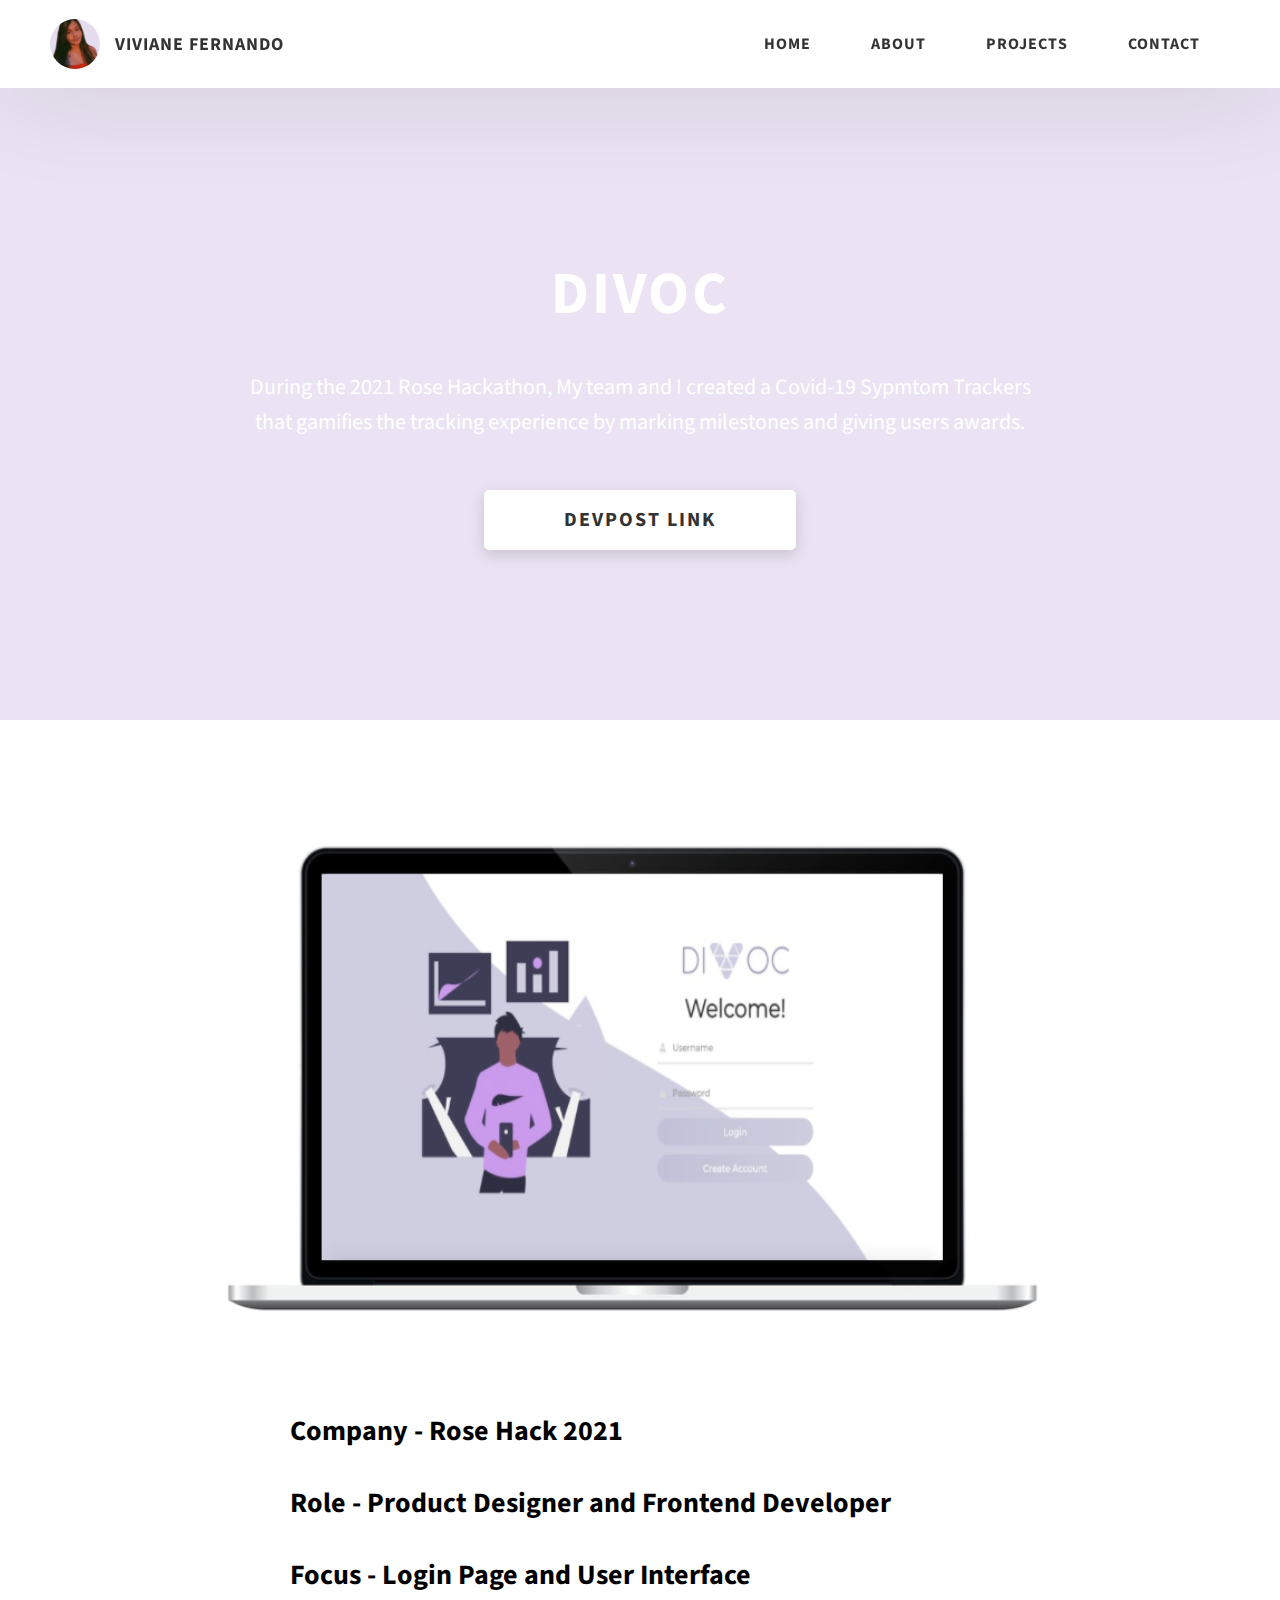
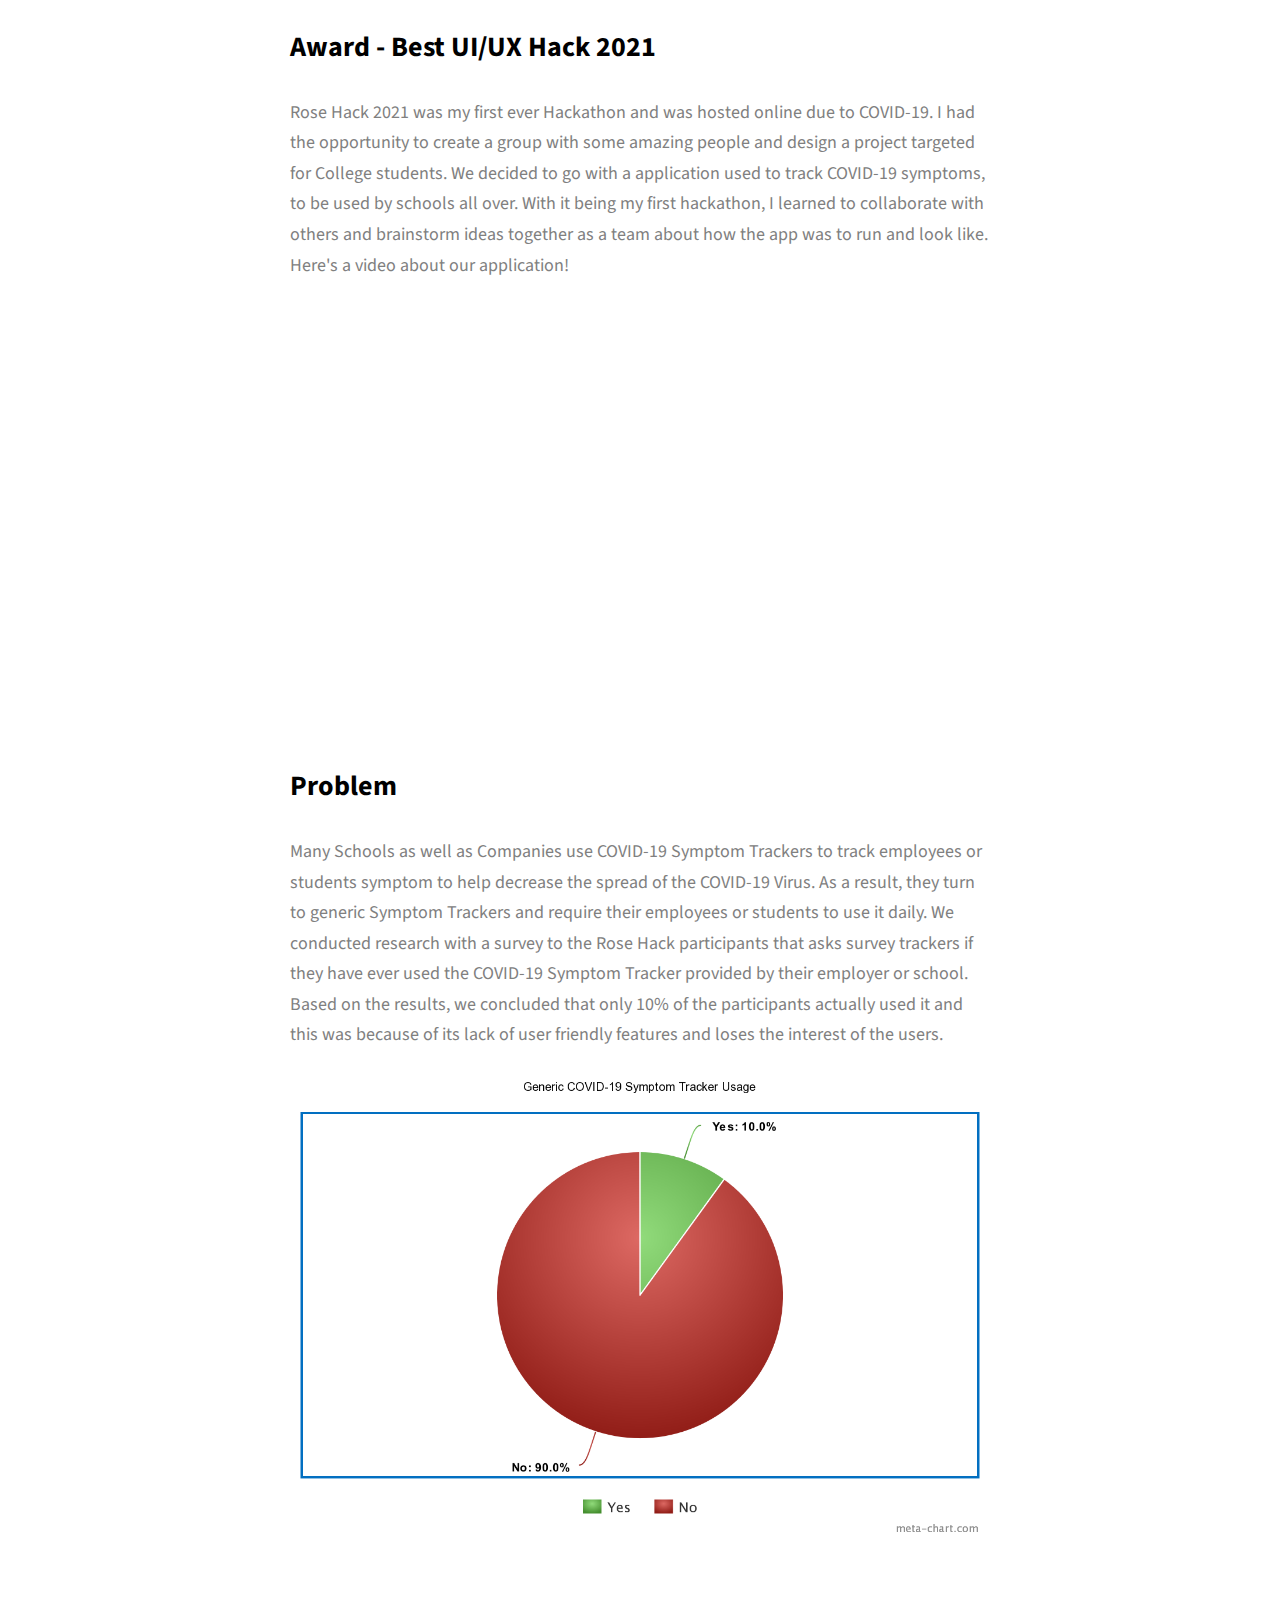
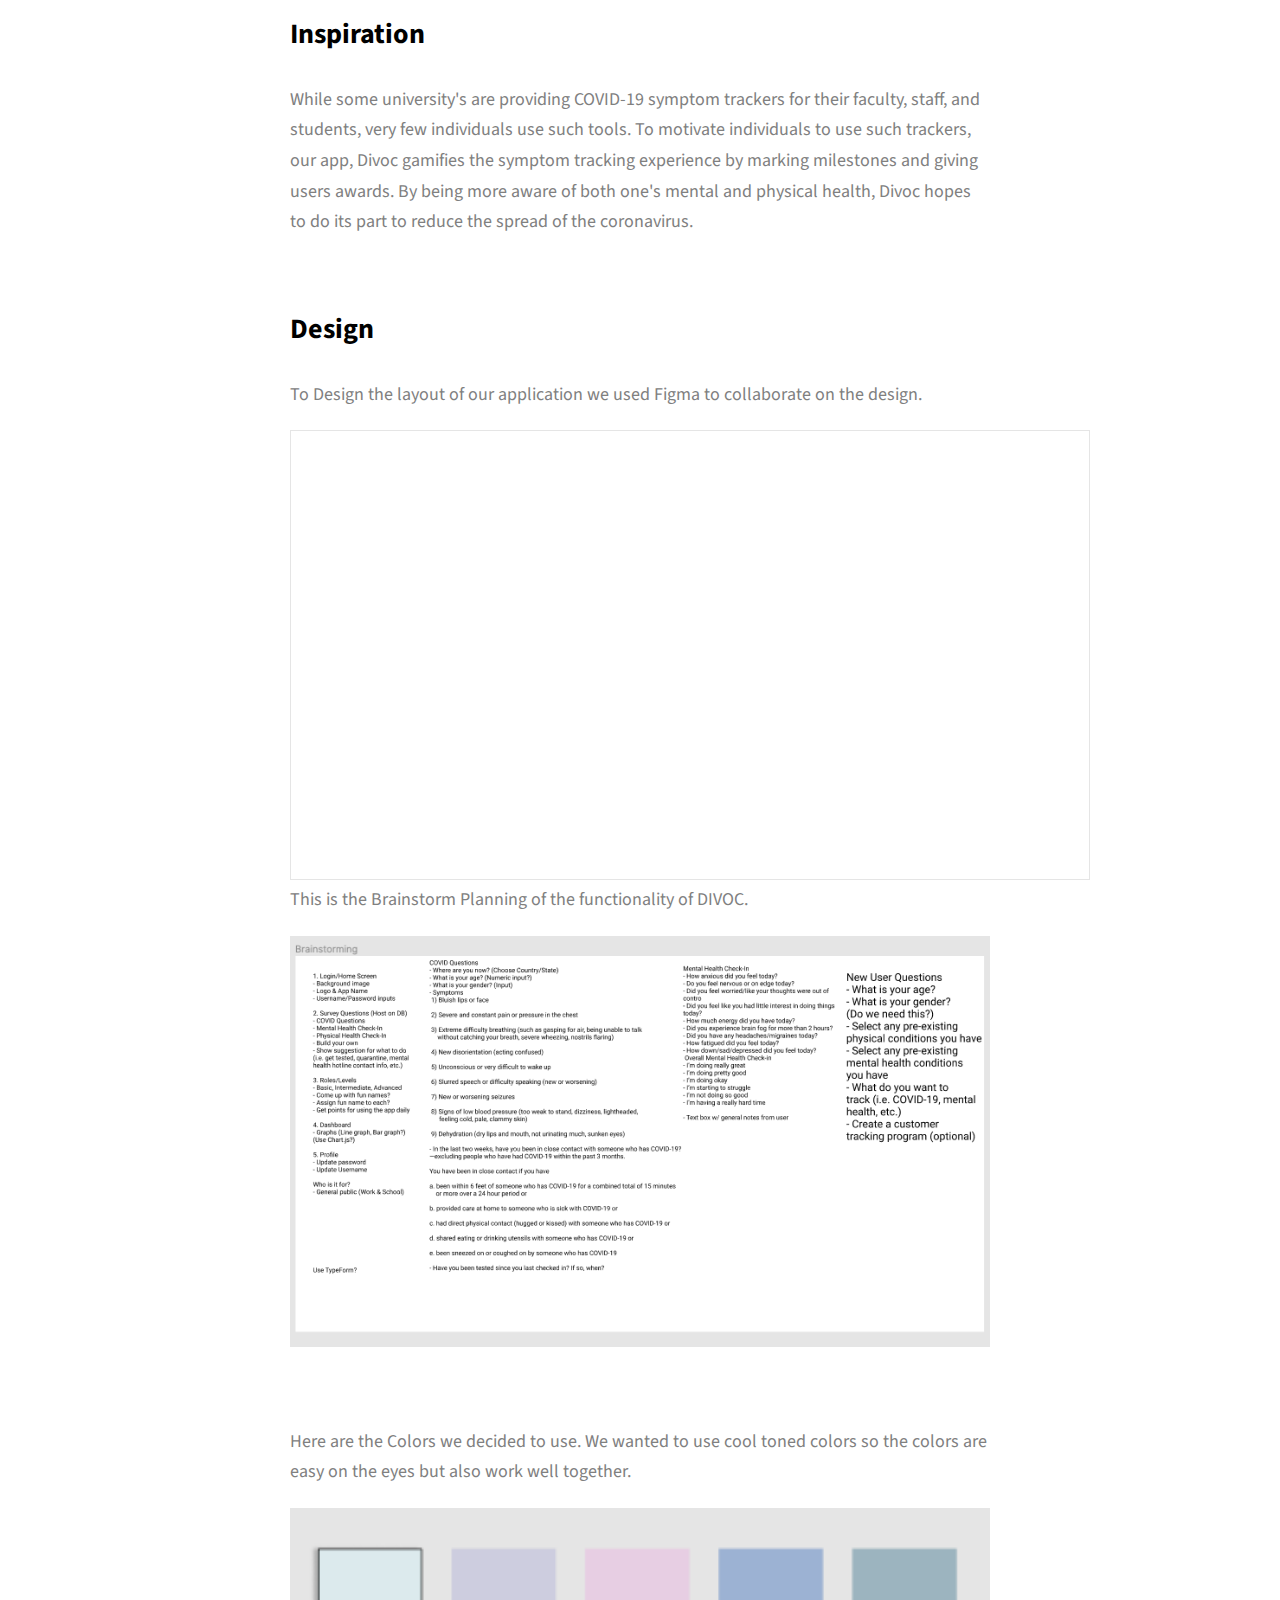
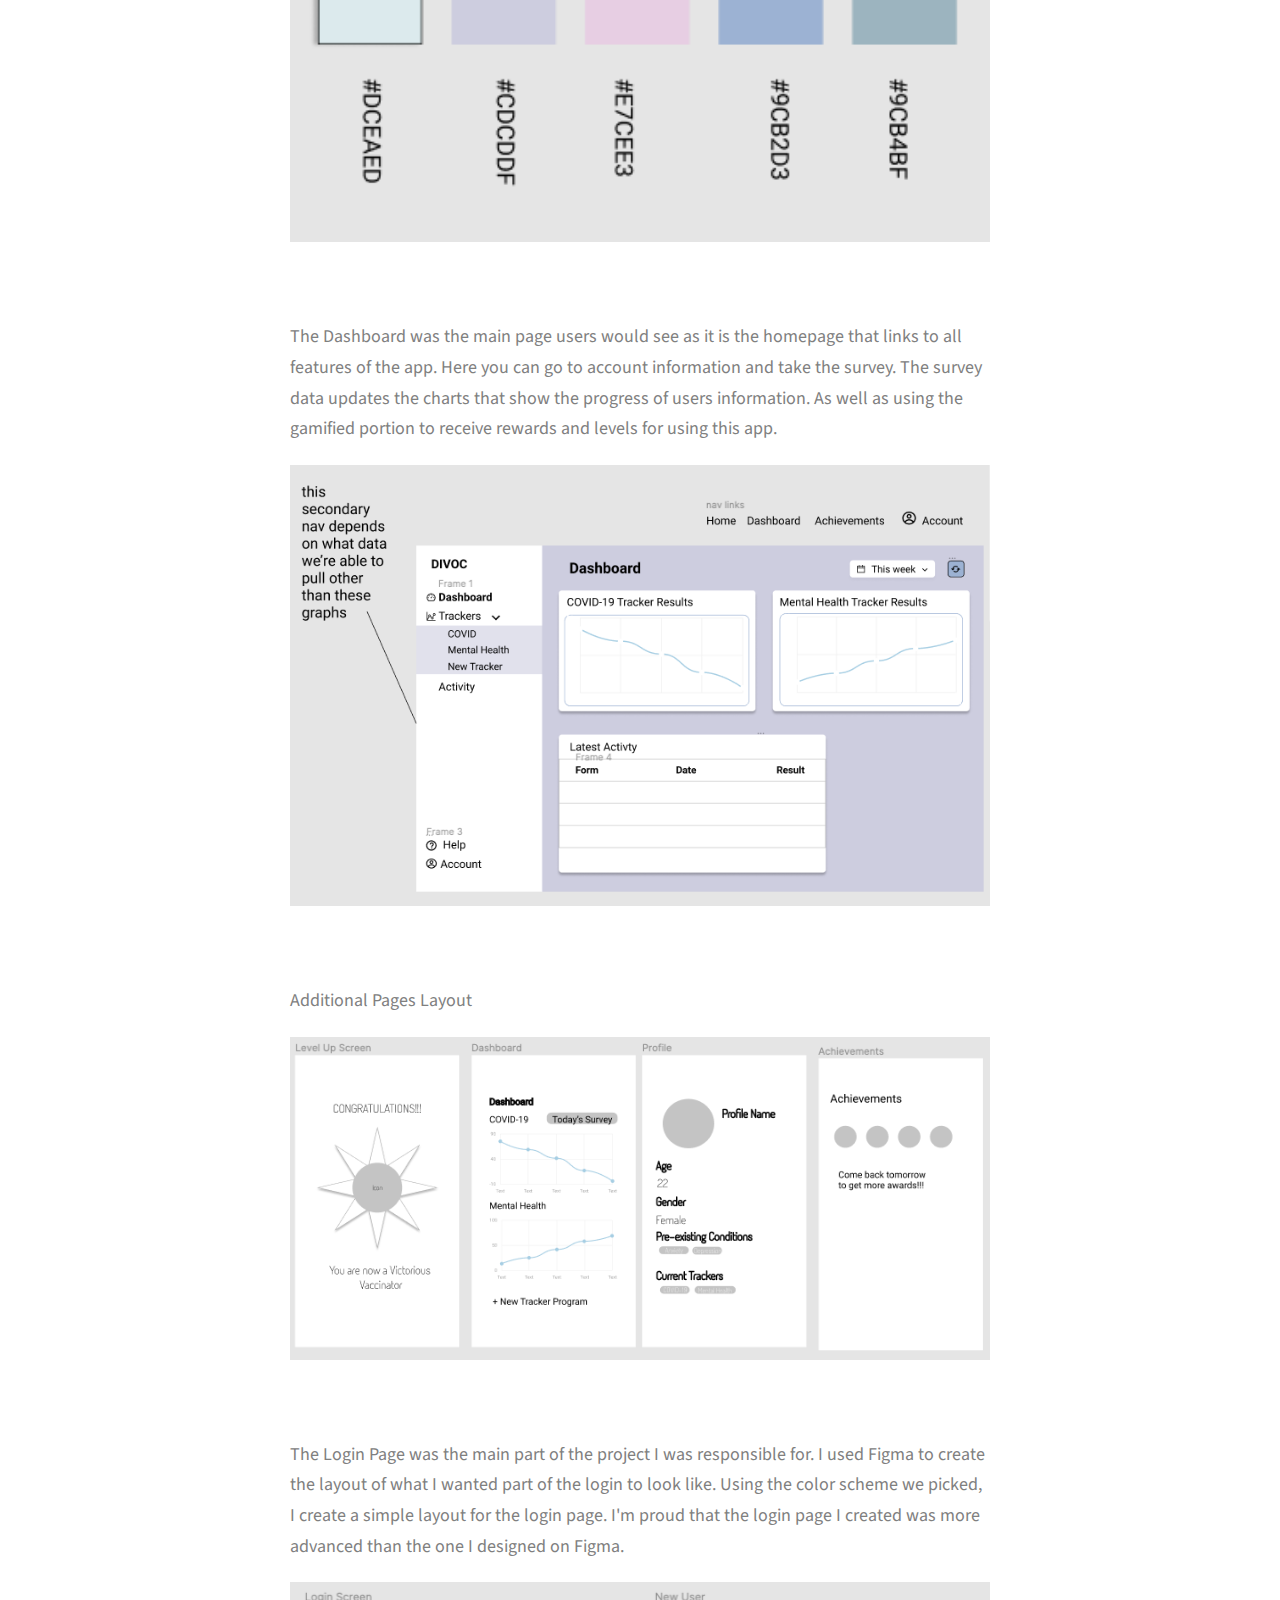
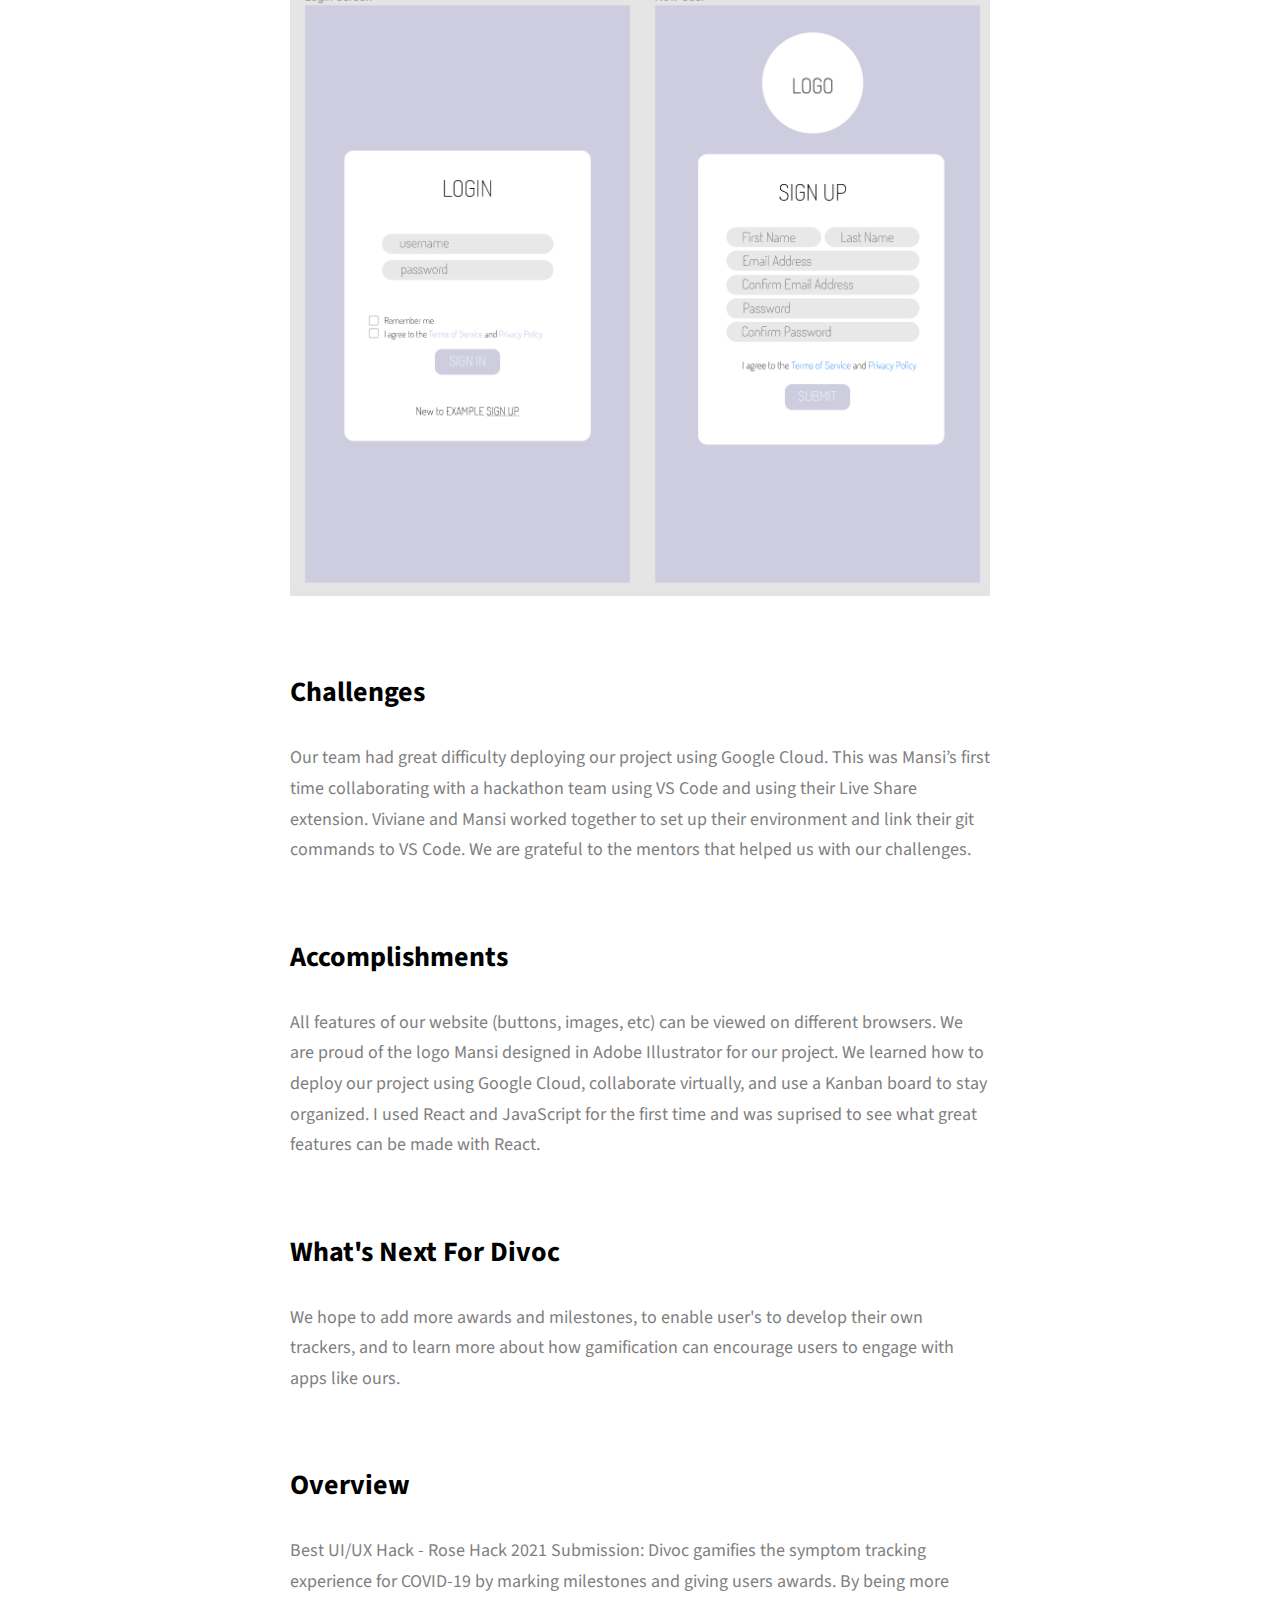
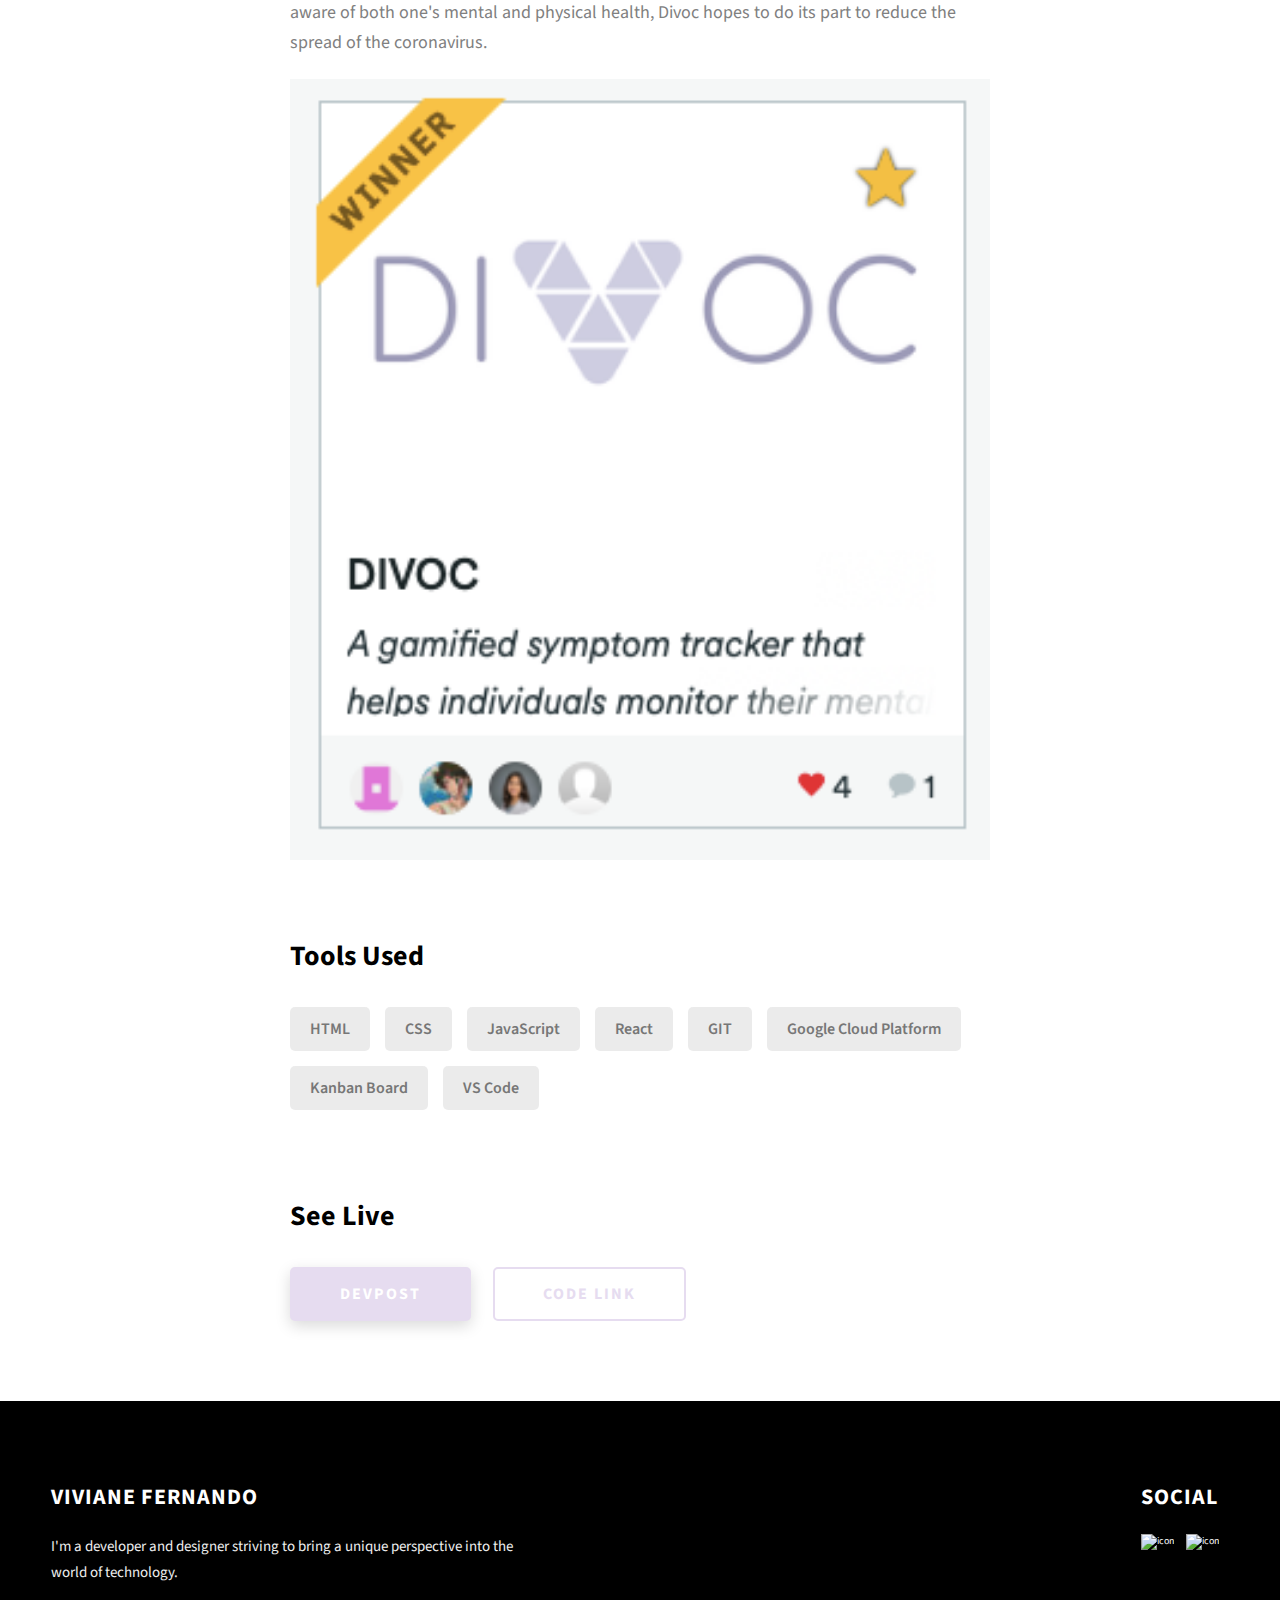
==== project-1.html @ 0cf0bb24 "Case Study 1" ====
<!DOCTYPE html>
<html lang="en">
  <head>
    <meta charset="UTF-8" />
    <meta name="viewport" content="width=device-width, initial-scale=1.0" />
    <meta http-equiv="X-UA-Compatible" content="ie=edge" />
    <title>Case Study of Project 1</title>
    <meta name="description" content="Case study page of Project" />

    <link rel="stylesheet" href="css/style.css" />

    <link rel="preconnect" href="https://fonts.googleapis.com" />
    <link rel="preconnect" href="https://fonts.gstatic.com" crossorigin />
    <link
      href="https://fonts.googleapis.com/css2?family=Source+Sans+Pro:wght@400;600;700;900&display=swap"
      rel="stylesheet"
    />
  </head>
  <body>
    <header class="header">
      <div class="header__content">
        <div class="header__logo-container">
          <div class="header__logo-img-cont">
            <img
              src="./assets/png/vivi.png"
              alt="Ram Maheshwari Logo Image"
              class="header__logo-img"
            />
          </div>
          <span class="header__logo-sub">Viviane Fernando</span>
        </div>
        <div class="header__main">
          <ul class="header__links">
            <li class="header__link-wrapper">
              <a href="./index.html" class="header__link"> Home </a>
            </li>
            <li class="header__link-wrapper">
              <a href="./index.html#about" class="header__link">About </a>
            </li>
            <li class="header__link-wrapper">
              <a href="./index.html#projects" class="header__link">
                Projects
              </a>
            </li>
            <li class="header__link-wrapper">
              <a href="./index.html#contact" class="header__link"> Contact </a>
            </li>
          </ul>
          <div class="header__main-ham-menu-cont">
            <img
              src="./assets/svg/ham-menu.svg"
              alt="hamburger menu"
              class="header__main-ham-menu"
            />
            <img
              src="./assets/svg/ham-menu-close.svg"
              alt="hamburger menu close"
              class="header__main-ham-menu-close d-none"
            />
          </div>
        </div>
      </div>
      <div class="header__sm-menu">
        <div class="header__sm-menu-content">
          <ul class="header__sm-menu-links">
            <li class="header__sm-menu-link">
              <a href="./index.html"> Home </a>
            </li>

            <li class="header__sm-menu-link">
              <a href="./index.html#about"> About </a>
            </li>

            <li class="header__sm-menu-link">
              <a href="./index.html#projects"> Projects </a>
            </li>

            <li class="header__sm-menu-link">
              <a href="./index.html#contact"> Contact </a>
            </li>
          </ul>
        </div>
      </div>
    </header>
    <section class="project-cs-hero">
      <div class="project-cs-hero__content">
        <h1 class="heading-primary">DIVOC</h1>
        <div class="project-cs-hero__info">
          <p class="text-primary">
            During the 2021 Rose Hackathon, My team and I created a Covid-19 Sypmtom Trackers that gamifies the tracking experience by marking milestones and giving users awards.
          </p>
        </div>
        <div class="project-cs-hero__cta">
          <a href="https://devpost.com/software/dovic" class="btn btn--bg" target="_blank">Devpost Link</a>
        </div>
      </div>
    </section>
    <section class="project-details">
      <div class="main-container">
        <div class="project-details__content">
          <div class="project-details__showcase-img-cont">
            <img
              src="./assets/png/DivocMockup.png"
              alt="Project Image"
              class="project-details__showcase-img"
            />
          </div>
          <div class="project-details__content-main">
            <div class="project-details__desc">
              <h3 class="project-details__content-title">Company - Rose Hack 2021</h3>
              <h3 class="project-details__content-title">Role - Product Designer and Frontend Developer</h3>
              <h3 class="project-details__content-title">Focus - Login Page and User Interface</h3>
              <h3 class="project-details__content-title">Award - Best UI/UX Hack 2021</h3>
              <p class="project-details__desc-para">
                Rose Hack 2021 was my first ever Hackathon and was hosted online due to COVID-19. I had the opportunity to create a group with some amazing people and design a project targeted for 
                College students. We decided to go with a application used to track COVID-19 symptoms, to be used by schools all over. With it being my first hackathon, I learned to collaborate
                with others and brainstorm ideas together as a team about how the app was to run and look like. Here's a video about our application!
              </p>
            <div class="iframe-container">
              <iframe width="560" height="315" src="https://www.youtube.com/embed/d5lgwOkAeiM" title="YouTube video player" frameborder="0" allow="accelerometer; autoplay; clipboard-write; encrypted-media; gyroscope; picture-in-picture" allowfullscreen></iframe>
            </div>
            </div>

            <div class="project-details__desc">
              <h3 class="project-details__content-title">Problem</h3>
              <p class="project-details__desc-para">
                Many Schools as well as Companies use COVID-19 Symptom Trackers to track employees or students symptom to help decrease the spread of the COVID-19 Virus.
                As a result, they turn to generic Symptom Trackers and require their employees or students to use it daily. We conducted research with a survey to the Rose Hack participants that asks survey trackers
                 if they have ever used the COVID-19 Symptom Tracker provided by their employer or school. Based on the results, we concluded that only 10% of the participants actually used it and this was because
                  of its lack of user friendly features and loses the interest of the users.
              </p>
              <div class="project-details__showcase-img-cont">
                <img
                  src="./assets/png/meta-chart.png"
                  alt="Project Image"
                  class="project-details__showcase-img"
                />
              </div>
            </div>

            <div class="project-details__desc">
              <h3 class="project-details__content-title">Inspiration</h3>
              <p class="project-details__desc-para">
                While some university's are providing COVID-19 symptom trackers for their faculty, staff, and students, very few individuals use such tools. To motivate individuals to use such trackers, our app, Divoc gamifies the symptom tracking experience by marking milestones and giving users awards. 
                By being more aware of both one's mental and physical health, Divoc hopes to do its part to reduce the spread of the coronavirus.
              </p>
            </div>

            <div class="project-details__desc">
              <h3 class="project-details__content-title">Design</h3>
              <p class="project-details__desc-para">
                To Design the layout of our application we used Figma to collaborate on the design.
              </p>
              <iframe style="border: 1px solid rgba(0, 0, 0, 0.1);" width="800" height="450" src="https://www.figma.com/embed?embed_host=share&url=https%3A%2F%2Fwww.figma.com%2Ffile%2Fdo2k5o5gUNbMLgCeLTI6n5%2FUntitled%3Fnode-id%3D0%253A1" allowfullscreen></iframe>
              <br>
              <p class="project-details__desc-para">
                This is the Brainstorm Planning of the functionality of DIVOC.
              </p>
              <div class="project-details__showcase-img-cont">
                <img
                  src="./assets/png/Brainstorm.png"
                  alt="Project Image"
                  class="project-details__showcase-img"
                />
              </div>
              <br>
              <p class="project-details__desc-para">
              Here are the Colors we decided to use. We wanted to use cool toned colors so the colors are easy on the eyes but also work well together.
            </p>
            <div class="project-details__showcase-img-cont">
              <img
                src="./assets/png/ColorSchemeDivoc.png"
                alt="Project Image"
                class="project-details__showcase-img"
              />
            </div>
            <br>
            <p class="project-details__desc-para">
              The Dashboard was the main page users would see as it is the homepage that links to all features of the app. Here you can go to account information and take the survey. The survey 
              data updates the charts that show the progress of users information. As well as using the gamified portion to receive rewards and levels for using this app.
            </p>
            <div class="project-details__showcase-img-cont">
              <img
                src="./assets/png/DivocDash.png"
                alt="Project Image"
                class="project-details__showcase-img"
              />
            </div>
            <br>
            <p class="project-details__desc-para">
              Additional Pages Layout
            </p>
            <div class="project-details__showcase-img-cont">
              <img
                src="./assets/png/AddPages.png"
                alt="Project Image"
                class="project-details__showcase-img"
              />
            </div>
            <br>
            <p class="project-details__desc-para">
              The Login Page was the main part of the project I was responsible for. I used Figma to create the layout of what I wanted part of the login to look like.
              Using the color scheme we picked, I create a simple layout for the login page. I'm proud that the login page I created was more advanced than the one I designed on Figma.
            </p>
            <div class="project-details__showcase-img-cont">
              <img
                src="./assets/png/LoginLayout.png"
                alt="Project Image"
                class="project-details__showcase-img"
              />
            </div>
          </div>

            <div class="project-details__desc">
              <h3 class="project-details__content-title">Challenges</h3>
              <p class="project-details__desc-para">
                Our team had great difficulty deploying our project using Google Cloud. This was Mansi’s first time collaborating with a hackathon team using VS Code and using their Live Share extension. Viviane and Mansi worked together to set up their environment and link their git commands to VS Code. We are grateful to the mentors that helped us with our challenges.
              </p>
            </div>

            <div class="project-details__desc">
              <h3 class="project-details__content-title">Accomplishments</h3>
              <p class="project-details__desc-para">
                All features of our website (buttons, images, etc) can be viewed on different browsers. We are proud of the logo Mansi designed in Adobe Illustrator for our project.
                We learned how to deploy our project using Google Cloud, collaborate virtually, and use a Kanban board to stay organized.
                I used React and JavaScript for the first time and was suprised to see what great features can be made with React.
              </p>
            </div>

            <div class="project-details__desc">
              <h3 class="project-details__content-title">What's Next For Divoc</h3>
              <p class="project-details__desc-para">
                We hope to add more awards and milestones, to enable user's to develop their own trackers, and to learn more about how gamification can encourage users to engage with apps like ours.
              </p>
            </div>

            <div class="project-details__desc">
              <h3 class="project-details__content-title">Overview</h3>
              <p class="project-details__desc-para">
                Best UI/UX Hack - Rose Hack 2021 Submission: Divoc gamifies the symptom tracking experience for COVID-19 by marking milestones and giving users awards. By being more aware of both one's mental and physical health, Divoc hopes to do its part to reduce the spread of the coronavirus.              </p>
                <div class="project-details__showcase-img-cont">
                  <img
                    src="./assets/png/Winner.png"
                    alt="Project Image"
                    class="project-details__showcase-img"
                  />
                </div>
              </div>

            


            <div class="project-details__tools-used">
              <h3 class="project-details__content-title">Tools Used</h3>
              <div class="skills">
                <div class="skills__skill">HTML</div>
                <div class="skills__skill">CSS</div>
                <div class="skills__skill">JavaScript</div>
                <div class="skills__skill">React</div>
                <div class="skills__skill">GIT</div>
                <div class="skills__skill">Google Cloud Platform</div>
                <div class="skills__skill">Kanban Board</div>
                <div class="skills__skill">VS Code</div>
              </div>
            </div>
            <div class="project-details__links">
              <h3 class="project-details__content-title">See Live</h3>
              <a
                href="https://devpost.com/software/dovic"
                class="btn btn--med btn--theme project-details__links-btn"
                target="_blank"
                >Devpost</a
              >
              <a
                href="https://github.com/viviane9533/divoc"
                class="btn btn--med btn--theme-inv project-details__links-btn"
                target="_blank"
                >Code Link</a
              >
            </div>
          </div>
        </div>
      </div>
    </section>
    <footer class="main-footer">
      <div class="main-container">
        <div class="main-footer__upper">
          <div class="main-footer__row main-footer__row-1">
            <h2 class="heading heading-sm main-footer__heading-sm">
              <span>Social</span>
            </h2>
            <div class="main-footer__social-cont">
              <a target="_blank" rel="noreferrer" href="http://www.linkedin.com/in/viviane-fernando-60282018b">
                <img
                  class="main-footer__icon"
                  src="./assets/png/linkedin-ico.png"
                  alt="icon"
                />
              </a>
              <a target="_blank" rel="noreferrer" href="https://github.com/viviane9533">
                <img
                  class="main-footer__icon"
                  src="./assets/png/github-ico.png"
                  alt="icon"
                />
              </a>
            </div>
          </div>
          <div class="main-footer__row main-footer__row-2">
            <h4 class="heading heading-sm text-lt">Viviane Fernando</h4>
            <p class="main-footer__short-desc">
              I'm a developer and designer striving to bring a unique perspective into the world of technology.
            </p>
          </div>
        </div>
      </div>
    </footer>
    <script src="./index.js"></script>
  </body>
</html>
---- css/style.css ----
/*
0 - 600px:      Phone
600 - 900px:    Tablet portrait
900 - 1200px:   Tablet landscape
[1200 - 1800] is where our normal styles apply
1800px + :      Big desktop
$breakpoint arguement choices:
- phone
- tab-port
- tab-land
- big-desktop

Inside media queries 1em is always 16px i.e 1em = 16px at every screen size only inside media queries
*/
*,
*::after,
*::before {
  margin: 0;
  padding: 0;
  box-sizing: inherit;
  font-family: inherit; }

html {
  font-size: 62.5%;
  scroll-behavior: smooth; }
  @media only screen and (max-width: 75em) {
    html {
      font-size: 59%; } }
  @media only screen and (max-width: 56.25em) {
    html {
      font-size: 56%; } }
  @media only screen and (min-width: 112.5em) {
    html {
      font-size: 65%; } }

body {
  box-sizing: border-box;
  position: relative;
  line-height: 1.5;
  font-family: sans-serif;
  overflow-x: hidden;
  overflow-y: scroll;
  font-family: 'Source Sans Pro', sans-serif; }

a {
  text-decoration: none;
  color: inherit; }

li {
  list-style: none; }

input:focus,
button:focus,
a:focus,
textarea:focus {
  outline: none; }

button {
  border: none;
  cursor: pointer; }

textarea {
  resize: none; }

.heading-primary {
  font-size: 6rem;
  text-transform: uppercase;
  letter-spacing: 3px;
  text-align: center; }
  @media only screen and (max-width: 37.5em) {
    .heading-primary {
      font-size: 4.5rem; } }

.heading-sec__mb-bg {
  margin-bottom: 11rem; }
  @media only screen and (max-width: 56.25em) {
    .heading-sec__mb-bg {
      margin-bottom: 8rem; } }

.heading-sec__mb-med {
  margin-bottom: 9rem; }
  @media only screen and (max-width: 56.25em) {
    .heading-sec__mb-med {
      margin-bottom: 8rem; } }

.heading-sec__main {
  display: block;
  font-size: 4rem;
  text-transform: uppercase;
  letter-spacing: 1px;
  letter-spacing: 3px;
  text-align: center;
  margin-bottom: 3.5rem;
  position: relative; }
  .heading-sec__main--lt {
    color: #fff; }
    .heading-sec__main--lt::after {
      content: '';
      background: #fff !important; }
  .heading-sec__main::after {
    content: '';
    position: absolute;
    top: calc(100% + 1.5rem);
    height: 5px;
    width: 3rem;
    background: #E6DCF0;
    left: 50%;
    transform: translateX(-50%);
    border-radius: 5px; }
    @media only screen and (max-width: 37.5em) {
      .heading-sec__main::after {
        top: calc(100% + 1.2rem); } }

.heading-sec__sub {
  display: block;
  text-align: center;
  color: #777;
  font-size: 2rem;
  font-weight: 500;
  max-width: 80rem;
  margin: auto;
  line-height: 1.6; }
  @media only screen and (max-width: 37.5em) {
    .heading-sec__sub {
      font-size: 1.8rem; } }
  .heading-sec__sub--lt {
    color: #eee; }

.heading-sm {
  font-size: 2.2rem;
  text-transform: uppercase;
  letter-spacing: 1px; }

.main-container {
  max-width: 120rem;
  margin: auto;
  width: 92%; }

.btn {
  background: #fff;
  color: #333;
  text-transform: uppercase;
  letter-spacing: 2px;
  display: inline-block;
  font-weight: 700;
  border-radius: 5px;
  box-shadow: 0 5px 15px 0 rgba(0, 0, 0, 0.15);
  transition: transform .3s; }
  .btn:hover {
    transform: translateY(-3px); }
  .btn--bg {
    padding: 1.5rem 8rem;
    font-size: 2rem; }
  .btn--med {
    padding: 1.5rem 5rem;
    font-size: 1.6rem; }
  .btn--theme {
    background: #E6DCF0;
    color: #fff; }
  .btn--theme-inv {
    color: #E6DCF0;
    background: #fff;
    border: 2px solid #E6DCF0;
    box-shadow: none;
    padding: calc(1.5rem - 2px) calc(5rem - 2px); }

.sec-pad {
  padding: 12rem 0; }
  @media only screen and (max-width: 56.25em) {
    .sec-pad {
      padding: 8rem 0; } }

.text-primary {
  color: #fff;
  font-size: 2.2rem;
  text-align: center;
  width: 100%;
  line-height: 1.6; }
  @media only screen and (max-width: 37.5em) {
    .text-primary {
      font-size: 2rem; } }

.d-none {
  display: none; }

.home-hero {
  color: #fff;
  background: linear-gradient(to right, rgba(230, 220, 240, 0.8), rgba(230, 220, 240, 0.8)), url(../../assets/svg/common-bg.svg);
  background-position: center;
  height: 100vh;
  min-height: 80rem;
  max-height: 120rem;
  position: relative; }
  @media only screen and (max-width: 37.5em) {
    .home-hero {
      height: unset;
      min-height: unset; } }
  .home-hero__socials {
    position: absolute;
    top: 50%;
    border: 2px solid #eee;
    border-left: 2px solid #eee;
    transform: translateY(-50%); }
    @media only screen and (max-width: 56.25em) {
      .home-hero__socials {
        display: none; } }
  .home-hero__mouse-scroll-cont {
    position: absolute;
    bottom: 3%;
    left: 50%;
    transform: translateX(-50%); }
    @media only screen and (max-width: 37.5em) {
      .home-hero__mouse-scroll-cont {
        display: none; } }
  .home-hero__social {
    width: 5rem; }
  .home-hero__social-icon-link {
    width: 100%;
    display: block;
    padding: 1.2rem;
    border-bottom: 2px solid #eee;
    transition: background .3s; }
    .home-hero__social-icon-link:hover {
      background: rgba(255, 255, 255, 0.1); }
    .home-hero__social-icon-link--bd-none {
      border-bottom: 0; }
  .home-hero__social-icon {
    width: 100%; }
  .home-hero__content {
    position: absolute;
    top: 50%;
    left: 50%;
    transform: translate(-50%, -50%);
    max-width: 90rem;
    width: 92%; }
    @media only screen and (max-width: 37.5em) {
      .home-hero__content {
        padding: 19rem 0 13rem 0;
        margin: auto;
        position: static;
        transform: translate(0, 0); } }
  .home-hero__info {
    margin: 3rem auto 0 auto;
    max-width: 80rem; }
  .home-hero__cta {
    margin-top: 5rem;
    text-align: center; }

.about {
  background: #fafafa; }
  .about__content {
    display: grid;
    grid-template-columns: 1fr 1fr;
    grid-gap: 10rem; }
    @media only screen and (max-width: 56.25em) {
      .about__content {
        grid-template-columns: 1fr;
        grid-gap: 8rem; } }
    .about__content-title {
      font-weight: 700;
      font-size: 2.8rem;
      margin-bottom: 3rem; }
      @media only screen and (max-width: 37.5em) {
        .about__content-title {
          font-size: 2.4rem; } }
    .about__content-details-para {
      font-size: 1.8rem;
      color: grey;
      max-width: 60rem;
      line-height: 1.7;
      margin-bottom: 1rem; }
      .about__content-details-para--hl {
        font-weight: 700;
        margin: 0 3px; }
      .about__content-details-para:last-child {
        margin-bottom: 4rem; }

.projects__row {
  display: grid;
  grid-template-columns: 1.5fr 1fr;
  grid-gap: 5rem;
  margin-bottom: 11rem; }
  @media only screen and (max-width: 56.25em) {
    .projects__row {
      grid-template-columns: 1fr;
      grid-gap: 2rem;
      margin-bottom: 8rem; } }
  @media only screen and (max-width: 56.25em) {
    .projects__row {
      text-align: center; } }
  .projects__row:last-child {
    margin-bottom: 0; }
  .projects__row-img-cont {
    overflow: hidden; }
  .projects__row-img {
    width: 100%;
    display: block;
    object-fit: cover; }
  .projects__row-content {
    padding: 2rem 0;
    display: flex;
    justify-content: center;
    flex-direction: column;
    align-items: flex-start; }
    @media only screen and (max-width: 56.25em) {
      .projects__row-content {
        align-items: center; } }
    .projects__row-content-title {
      font-weight: 700;
      font-size: 2.8rem;
      margin-bottom: 2rem; }
      @media only screen and (max-width: 37.5em) {
        .projects__row-content-title {
          font-size: 2.4rem; } }
    .projects__row-content-desc {
      font-size: 1.8rem;
      color: grey;
      max-width: 60rem;
      line-height: 1.7;
      margin-bottom: 3rem; }
      @media only screen and (max-width: 37.5em) {
        .projects__row-content-desc {
          font-size: 1.7rem; } }

.contact {
  background: linear-gradient(to right, rgba(230, 220, 240, 0.8), rgba(230, 220, 240, 0.8)), url(../../assets/svg/common-bg.svg);
  background-size: cover;
  background-position: center; }
  .contact__form-container {
    box-shadow: 0 0 10px rgba(0, 0, 0, 0.1);
    background: white;
    padding: 4rem;
    margin-top: 6rem;
    max-width: 80rem;
    text-align: right;
    width: 95%;
    border-radius: 5px;
    margin: 5rem auto 0 auto; }
    @media only screen and (max-width: 37.5em) {
      .contact__form-container {
        padding: 3rem; } }
  .contact__form-field {
    margin-bottom: 4rem; }
    @media only screen and (max-width: 37.5em) {
      .contact__form-field {
        margin-bottom: 3rem; } }
  .contact__form-label {
    color: #666;
    font-size: 1.4rem;
    letter-spacing: 1px;
    font-weight: 700;
    margin-bottom: 1rem;
    display: block;
    text-align: left; }
  .contact__form-input {
    color: #333;
    padding: 2rem;
    width: 100%;
    border: 1px solid #ebebeb;
    font-size: 1.6rem;
    letter-spacing: 0px;
    background: #f0f0f0;
    border-radius: 5px;
    font-weight: 600;
    /* Code for Modern Browsers */
    /* Code for WebKit, Blink, Edge */
    /* Code for Internet Explorer 10-11 */
    /* Code for Microsoft Edge */
    /* Code for Mozilla Firefox 4 to 18 */
    /* Code for Mozilla Firefox 19+ */ }
    .contact__form-input::placeholder {
      color: #999;
      font-weight: 600;
      font-size: 1.6rem; }
    .contact__form-input::-webkit-input-placeholder {
      color: #999;
      font-weight: 600;
      font-size: 1.6rem; }
    .contact__form-input:-ms-input-placeholder {
      color: #999;
      font-weight: 600;
      font-size: 1.6rem; }
    .contact__form-input::-ms-input-placeholder {
      color: #999;
      font-weight: 600;
      font-size: 1.6rem; }
    .contact__form-input:-moz-placeholder {
      opacity: 1;
      color: #999;
      font-weight: 600;
      font-size: 1.6rem; }
    .contact__form-input::-moz-placeholder {
      opacity: 1;
      color: #999;
      font-weight: 600;
      font-size: 1.6rem; }
  .contact__btn {
    width: 30%;
    padding: 2rem 4rem;
    font-size: 1.6rem; }
    @media only screen and (max-width: 37.5em) {
      .contact__btn {
        width: 100%; } }

.project-cs-hero {
  color: #fff;
  background: linear-gradient(to right, rgba(230, 220, 240, 0.8), rgba(230, 220, 240, 0.8)), url(../../assets/svg/common-bg.svg);
  background-size: cover;
  background-position: center;
  position: relative; }
  @media only screen and (max-width: 37.5em) {
    .project-cs-hero {
      height: unset;
      min-height: unset; } }
  .project-cs-hero__content {
    padding: 25rem 0 17rem 0;
    max-width: 90rem;
    width: 92%;
    margin: auto; }
    @media only screen and (max-width: 37.5em) {
      .project-cs-hero__content {
        padding: 19rem 0 13rem 0;
        margin: auto;
        position: static;
        transform: translate(0, 0); } }
  .project-cs-hero__info {
    margin: 3rem auto 0 auto;
    max-width: 80rem; }
  .project-cs-hero__cta {
    margin-top: 5rem;
    text-align: center; }

.project-details__content {
  padding: 8rem 0;
  max-width: 90rem;
  margin: auto; }
  .project-details__content-title {
    font-weight: 700;
    font-size: 2.8rem;
    margin-bottom: 3rem; }
    @media only screen and (max-width: 37.5em) {
      .project-details__content-title {
        font-size: 2.4rem; } }

.project-details__showcase-img-cont {
  width: 100%;
  margin-bottom: 6rem; }

.project-details__showcase-img {
  width: 100%; }

.project-details__content-main {
  width: 100%;
  max-width: 70rem;
  margin: auto; }

.project-details__desc {
  margin: 0 0 7rem 0; }
  .project-details__desc-para {
    font-size: 1.8rem;
    line-height: 1.7;
    color: grey;
    margin-bottom: 2rem; }

.project-details__tools-used {
  margin: 0 0 7rem 0; }
  .project-details__tools-used-list {
    display: flex;
    flex-wrap: wrap; }
  .project-details__tools-used-item {
    padding: 1rem 2rem;
    margin-bottom: 1.5rem;
    margin-right: 1.5rem;
    font-size: 1.6rem;
    background: rgba(153, 153, 153, 0.2);
    border-radius: 5px;
    font-weight: 600;
    color: #777; }

.project-details__links {
  margin: 0 0; }
  .project-details__links-btn {
    margin-right: 2rem; }
    @media only screen and (max-width: 37.5em) {
      .project-details__links-btn {
        margin-right: 0;
        width: 70%;
        margin-bottom: 2rem;
        text-align: center; } }
    .project-details__links-btn:last-child {
      margin: 0; }
      @media only screen and (max-width: 37.5em) {
        .project-details__links-btn:last-child {
          margin: 0; } }

.header {
  position: fixed;
  width: 100%;
  z-index: 1000;
  background: #000;
  background: #fff;
  box-shadow: 0 10px 100px rgba(0, 0, 0, 0.1); }
  .header__content {
    display: flex;
    align-items: center;
    justify-content: space-between;
    padding: 1rem 5rem; }
    @media only screen and (max-width: 56.25em) {
      .header__content {
        padding: 0 2rem; } }
  .header__logo-container {
    display: flex;
    align-items: center;
    cursor: pointer;
    color: #333;
    transition: color .3s; }
    .header__logo-container:hover {
      color: #E6DCF0; }
  .header__logo-img-cont {
    width: 5rem;
    height: 5rem;
    border-radius: 50px;
    overflow: hidden;
    margin-right: 1.5rem;
    background: #E6DCF0; }
    @media only screen and (max-width: 56.25em) {
      .header__logo-img-cont {
        width: 4.5rem;
        height: 4.5rem;
        margin-right: 1.2rem; } }
  .header__logo-img {
    width: 100%;
    height: 100%;
    object-fit: cover;
    object-position: center;
    display: block; }
  .header__logo-sub {
    font-size: 1.8rem;
    text-transform: uppercase;
    font-weight: 700;
    letter-spacing: 1px; }
  .header__links {
    display: flex; }
    @media only screen and (max-width: 37.5em) {
      .header__links {
        display: none; } }
  .header__link {
    padding: 2.2rem 3rem;
    display: inline-block;
    font-size: 1.6rem;
    color: #333;
    text-transform: uppercase;
    letter-spacing: 1px;
    font-weight: 700;
    transition: color .3s; }
    .header__link:hover {
      color: #E6DCF0; }
    @media only screen and (max-width: 56.25em) {
      .header__link {
        padding: 3rem 1.8rem;
        font-size: 1.5rem; } }
  .header__main-ham-menu-cont {
    display: none;
    width: 3rem;
    padding: 2.2rem 0; }
    @media only screen and (max-width: 37.5em) {
      .header__main-ham-menu-cont {
        display: block; } }
  .header__main-ham-menu {
    width: 100%; }
  .header__main-ham-menu-close {
    width: 100%; }
  .header__sm-menu {
    background: #fff;
    position: absolute;
    width: 100%;
    top: 100%;
    visibility: hidden;
    opacity: 0;
    transition: all .3s;
    box-shadow: 0px 5px 5px 0px rgba(0, 0, 0, 0.1);
    -webkit-box-shadow: 0px 5px 5px 0px rgba(0, 0, 0, 0.1);
    -moz-box-shadow: 0px 5px 5px 0px rgba(0, 0, 0, 0.1); }
    .header__sm-menu--active {
      visibility: hidden;
      opacity: 0; }
      @media only screen and (max-width: 37.5em) {
        .header__sm-menu--active {
          visibility: visible;
          opacity: 1; } }
  .header__sm-menu-link a {
    display: block;
    text-decoration: none;
    padding: 2.5rem 3rem;
    font-size: 1.6rem;
    color: #333;
    text-align: right;
    border-bottom: 1px solid #eee;
    font-weight: 700;
    text-transform: uppercase;
    letter-spacing: 2px;
    transition: color .3s; }
    .header__sm-menu-link a:hover {
      color: #E6DCF0; }
  .header__sm-menu-link:first-child a {
    border-top: 1px solid #eee; }
  .header__sm-menu-link-last {
    border-bottom: 0; }

.main-footer {
  background: #000;
  color: #fff; }
  .main-footer__upper {
    display: flex;
    justify-content: space-between;
    padding: 8rem 0; }
    @media only screen and (max-width: 56.25em) {
      .main-footer__upper {
        padding: 6rem 0; } }
    @media only screen and (max-width: 37.5em) {
      .main-footer__upper {
        display: block; } }
  .main-footer__row-1 {
    order: 2; }
    @media only screen and (max-width: 56.25em) {
      .main-footer__row-1 {
        margin-bottom: 5rem; } }
  .main-footer__row-2 {
    width: 40%;
    order: 1;
    max-width: 50rem; }
    @media only screen and (max-width: 56.25em) {
      .main-footer__row-2 {
        width: 100%; } }
  .main-footer__short-desc {
    margin-top: 2rem;
    color: #eee;
    font-size: 1.5rem;
    line-height: 1.7; }
  .main-footer__social-cont {
    margin-top: 2rem; }
  .main-footer__icon {
    margin-right: 1rem;
    width: 2.5rem; }
    .main-footer__icon--mr-none {
      margin-right: 0; }
  .main-footer__lower {
    padding: 4rem 0;
    border-top: 1px solid #444;
    color: #eee;
    font-size: 1.2rem;
    text-align: left;
    text-align: center; }
    .main-footer__lower a {
      text-decoration: underline;
      font-weight: bold;
      margin-left: 2px; }
    @media only screen and (max-width: 56.25em) {
      .main-footer__lower {
        padding: 3.5rem 0; } }

.skills {
  display: flex;
  flex-wrap: wrap; }
  .skills__skill {
    padding: 1rem 2rem;
    margin-bottom: 1.5rem;
    margin-right: 1.5rem;
    font-size: 1.6rem;
    background: rgba(153, 153, 153, 0.2);
    border-radius: 5px;
    font-weight: 600;
    color: #777; }

.mouse {
  width: 25px;
  height: 40px;
  border: 2px solid #eee;
  border-radius: 60px;
  position: relative;
  overflow: hidden; }
  .mouse::before {
    content: '';
    width: 5px;
    height: 5px;
    position: absolute;
    top: 7px;
    left: 50%;
    transform: translateX(-50%);
    background-color: #eee;
    border-radius: 50%;
    opacity: 1;
    animation: wheel 1.3s infinite;
    -webkit-animation: wheel 1.3s infinite; }

@keyframes wheel {
  to {
    opacity: 0;
    top: 27px; } }

@-webkit-keyframes wheel {
  to {
    opacity: 0;
    top: 27px; } }

.iframe-container{
  position: relative;
  width: 100%;
  padding-bottom: 56.25%; 
  height: 0;
}
.iframe-container iframe{
  position: absolute;
  top:0;
  left: 0;
  width: 100%;
  height: 100%;
}
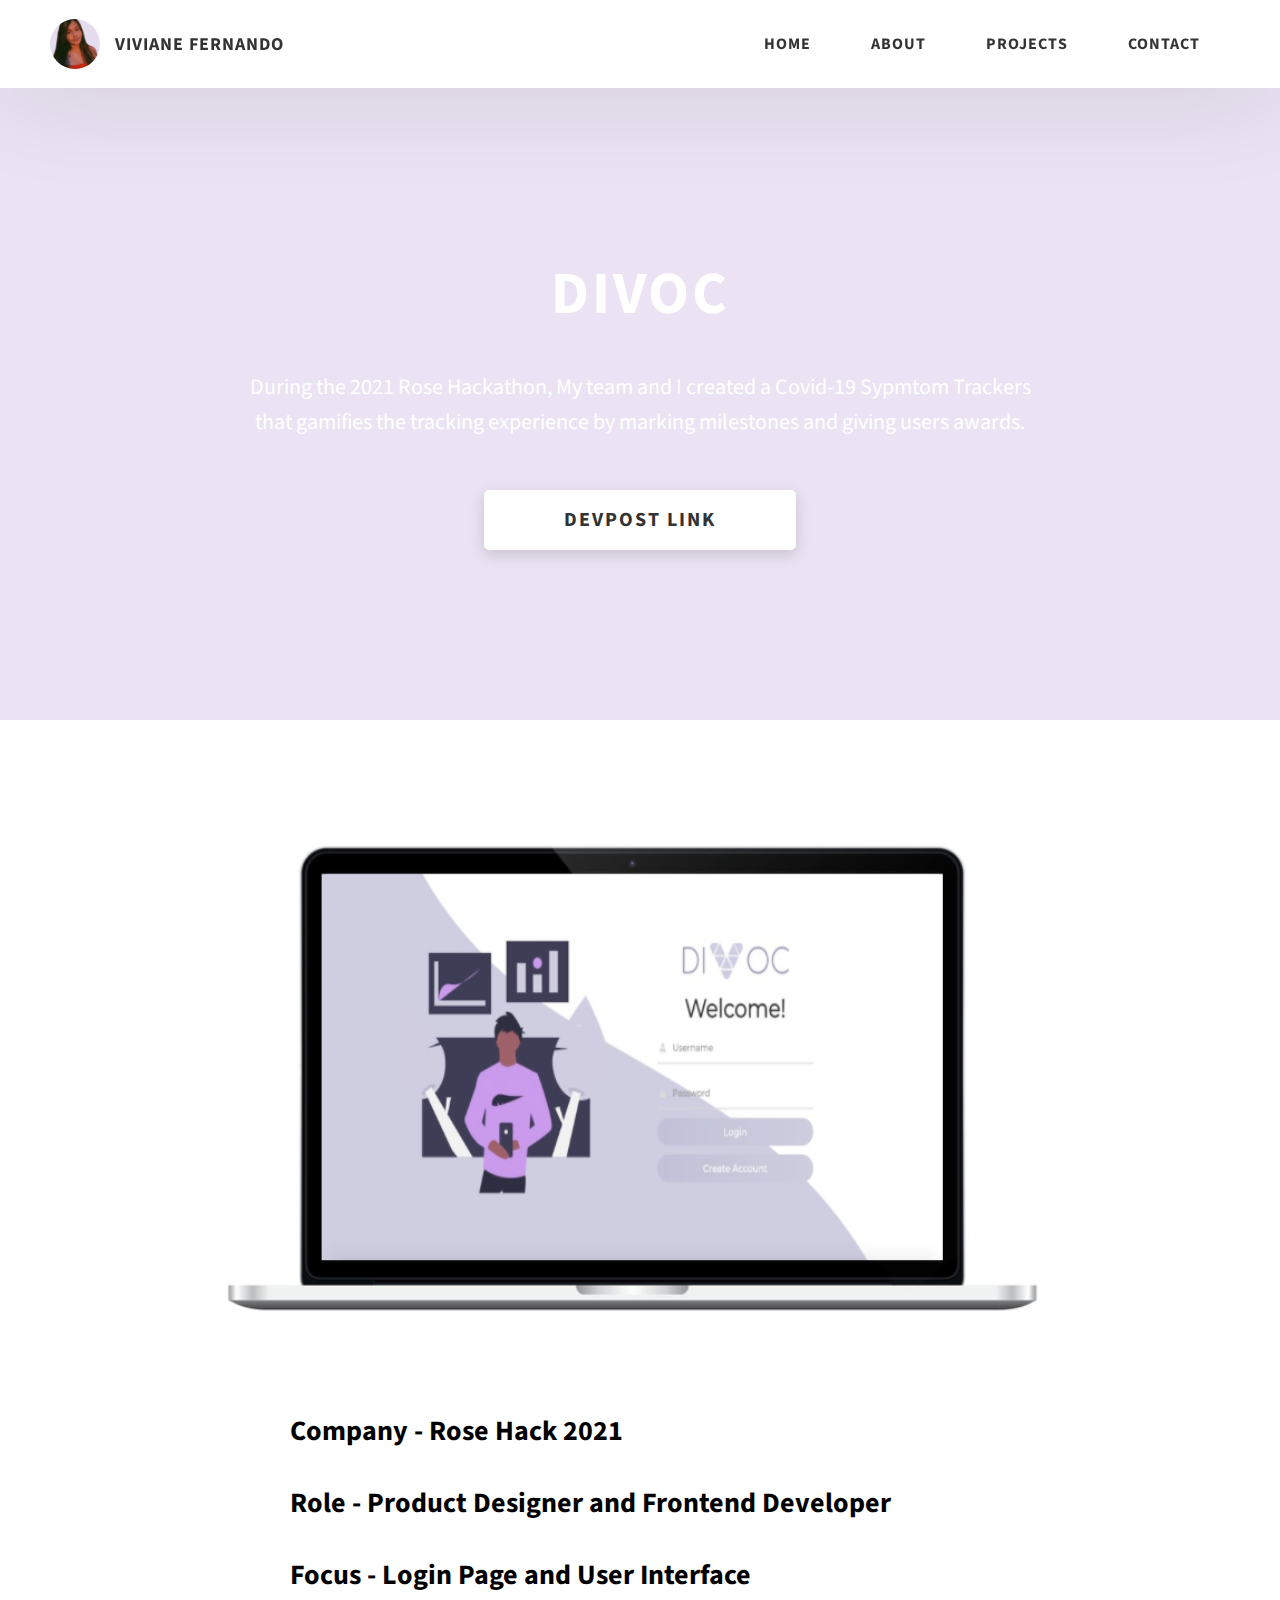
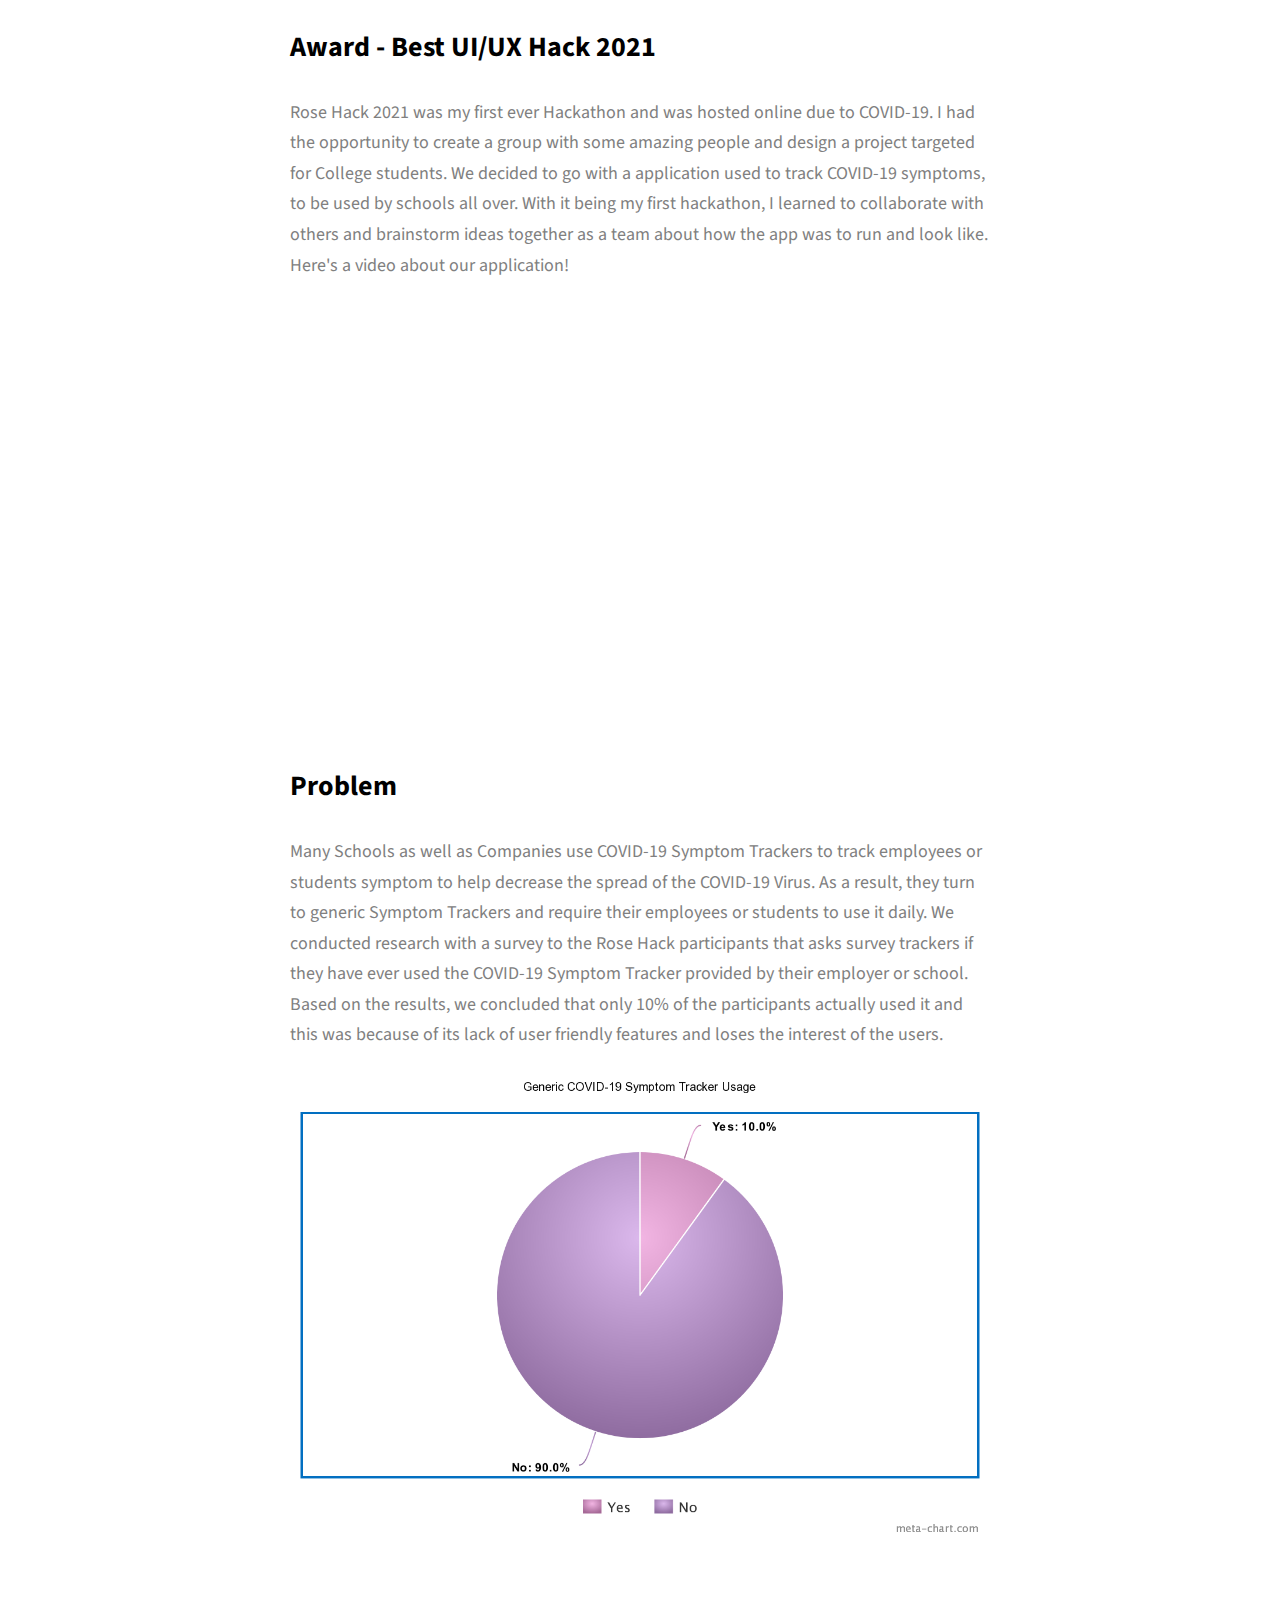
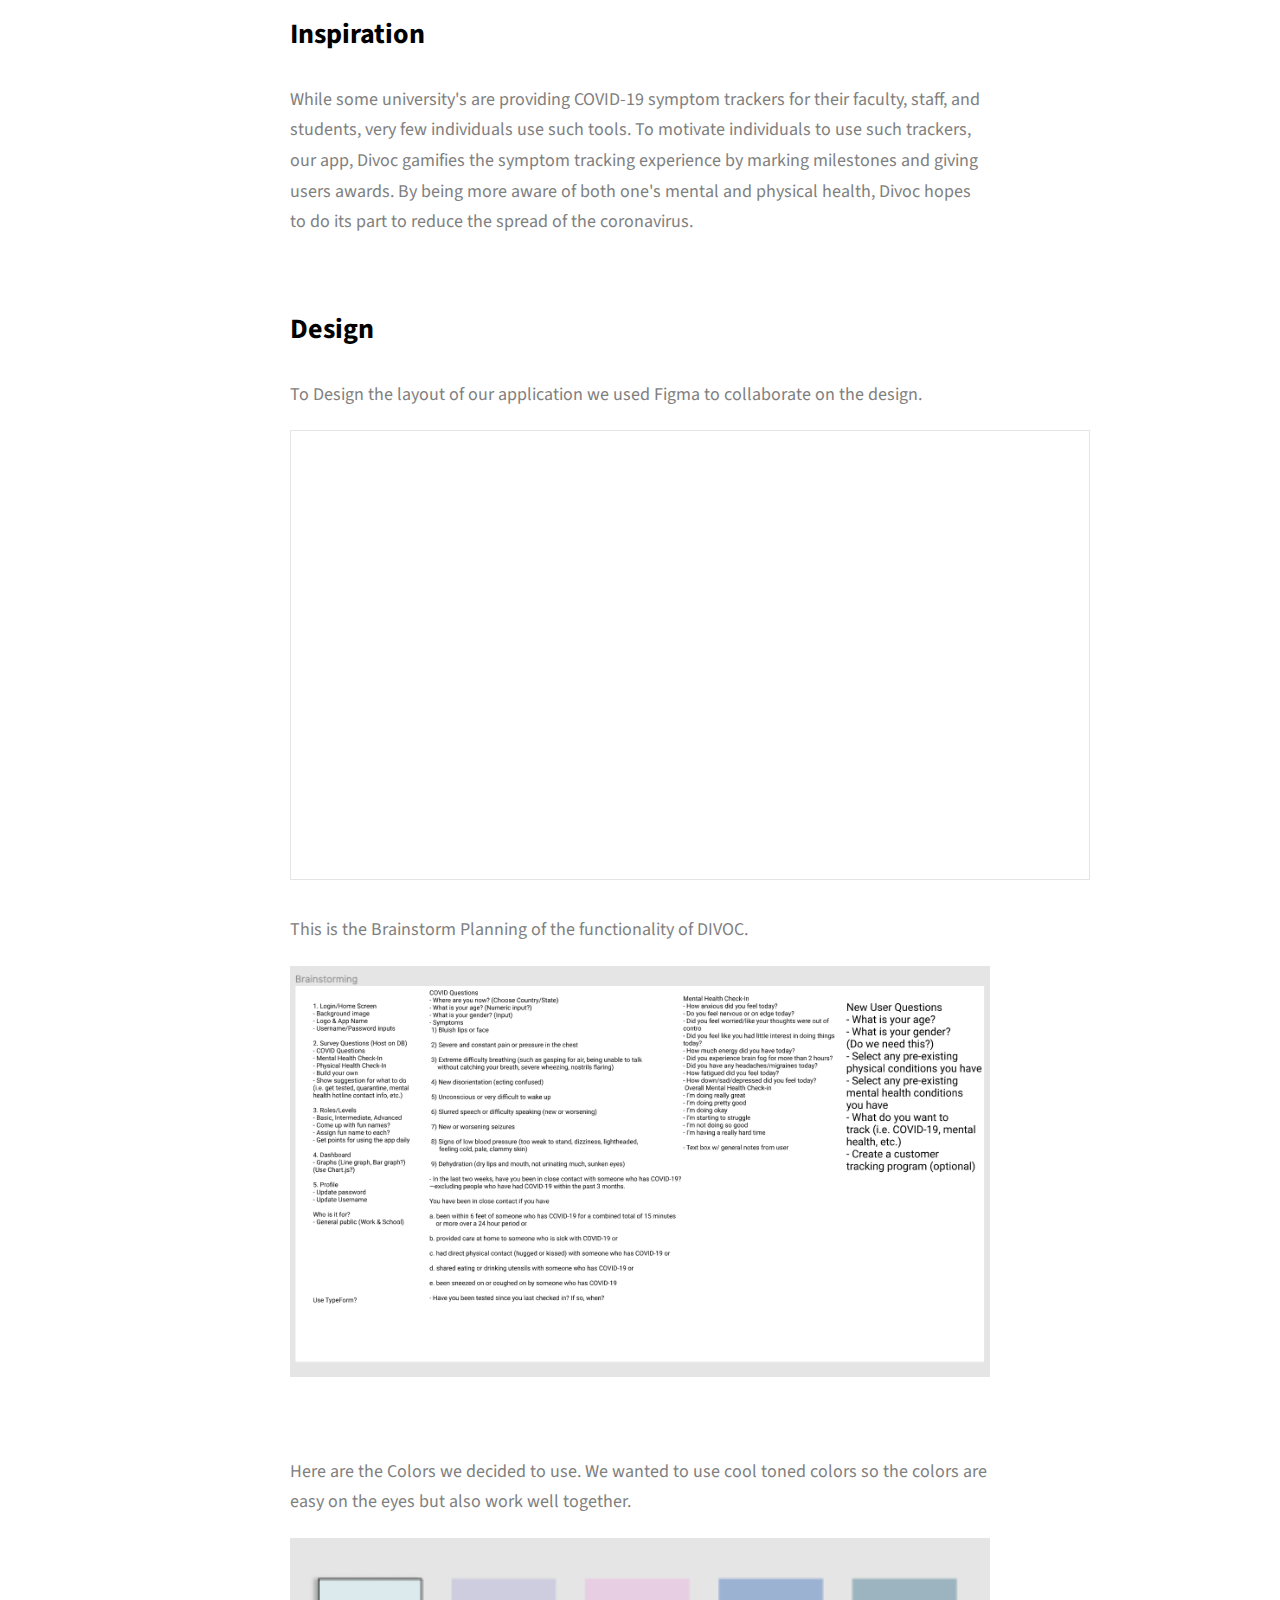
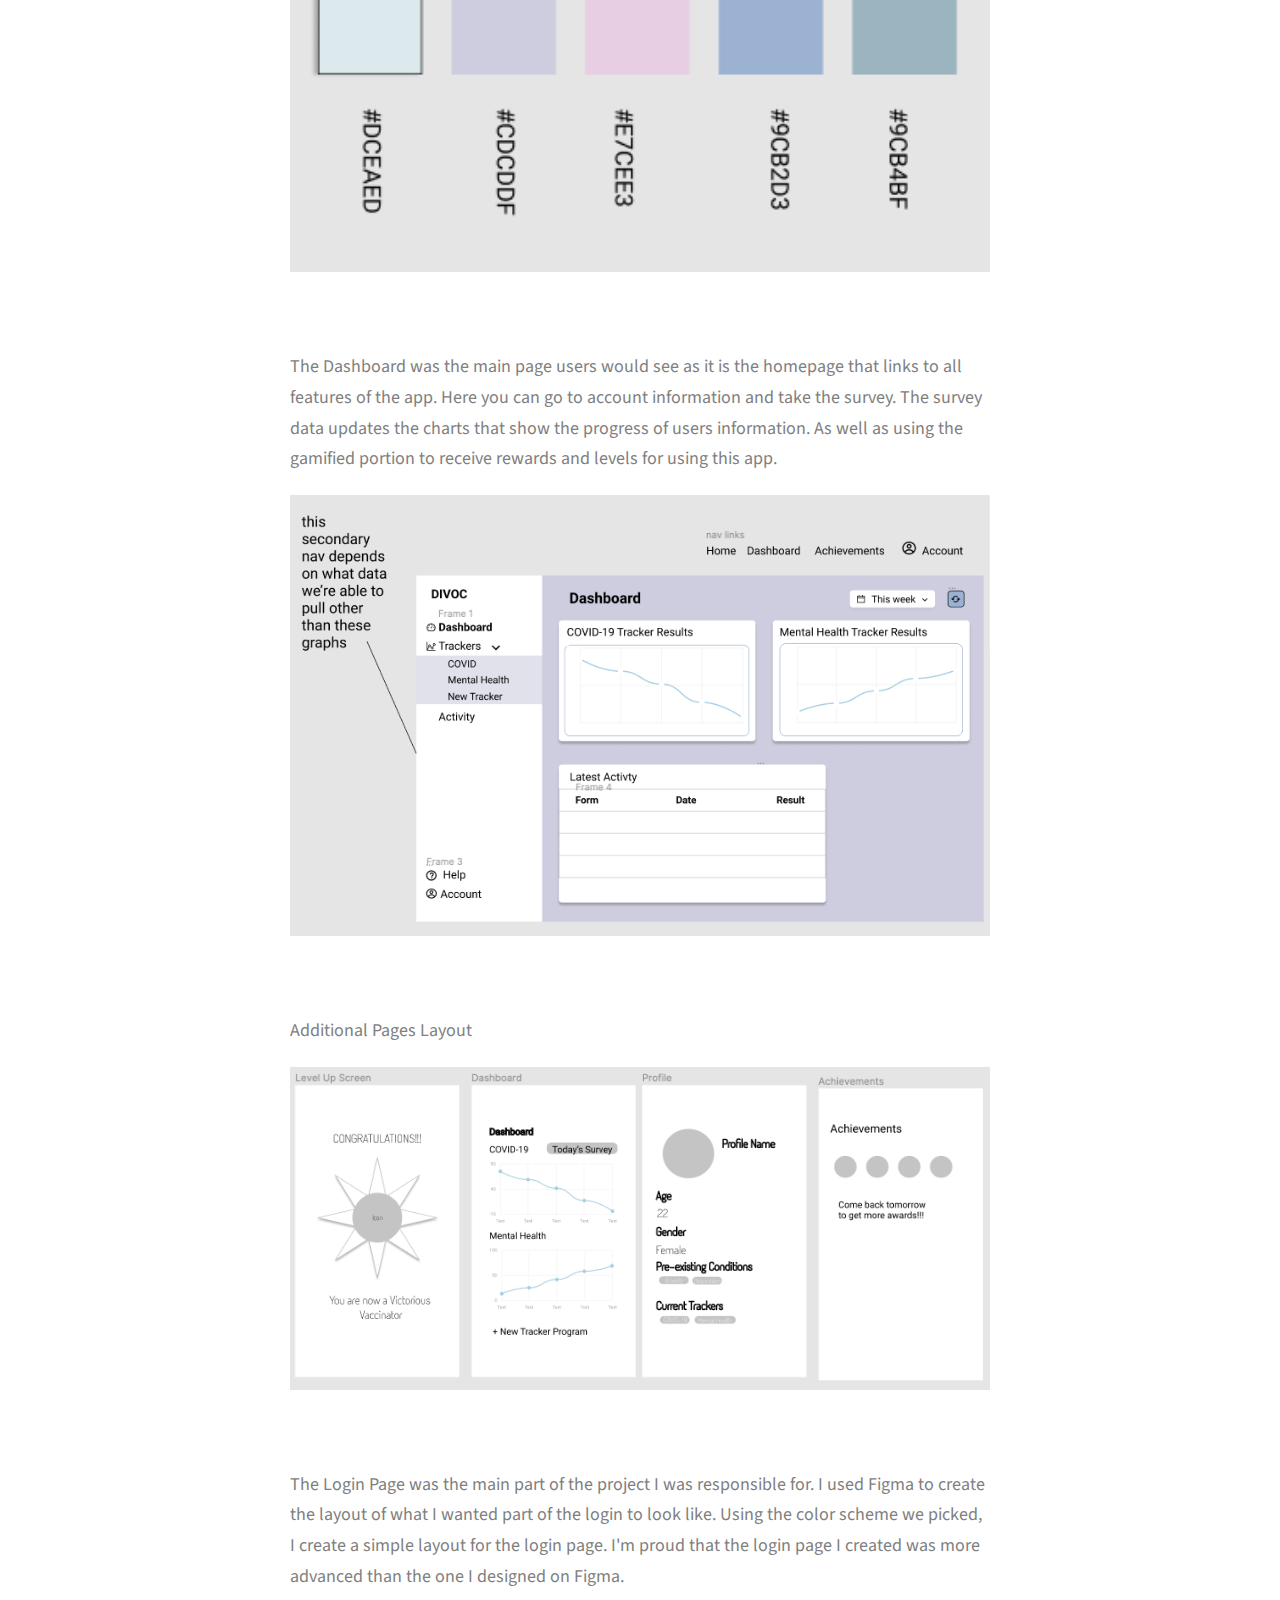
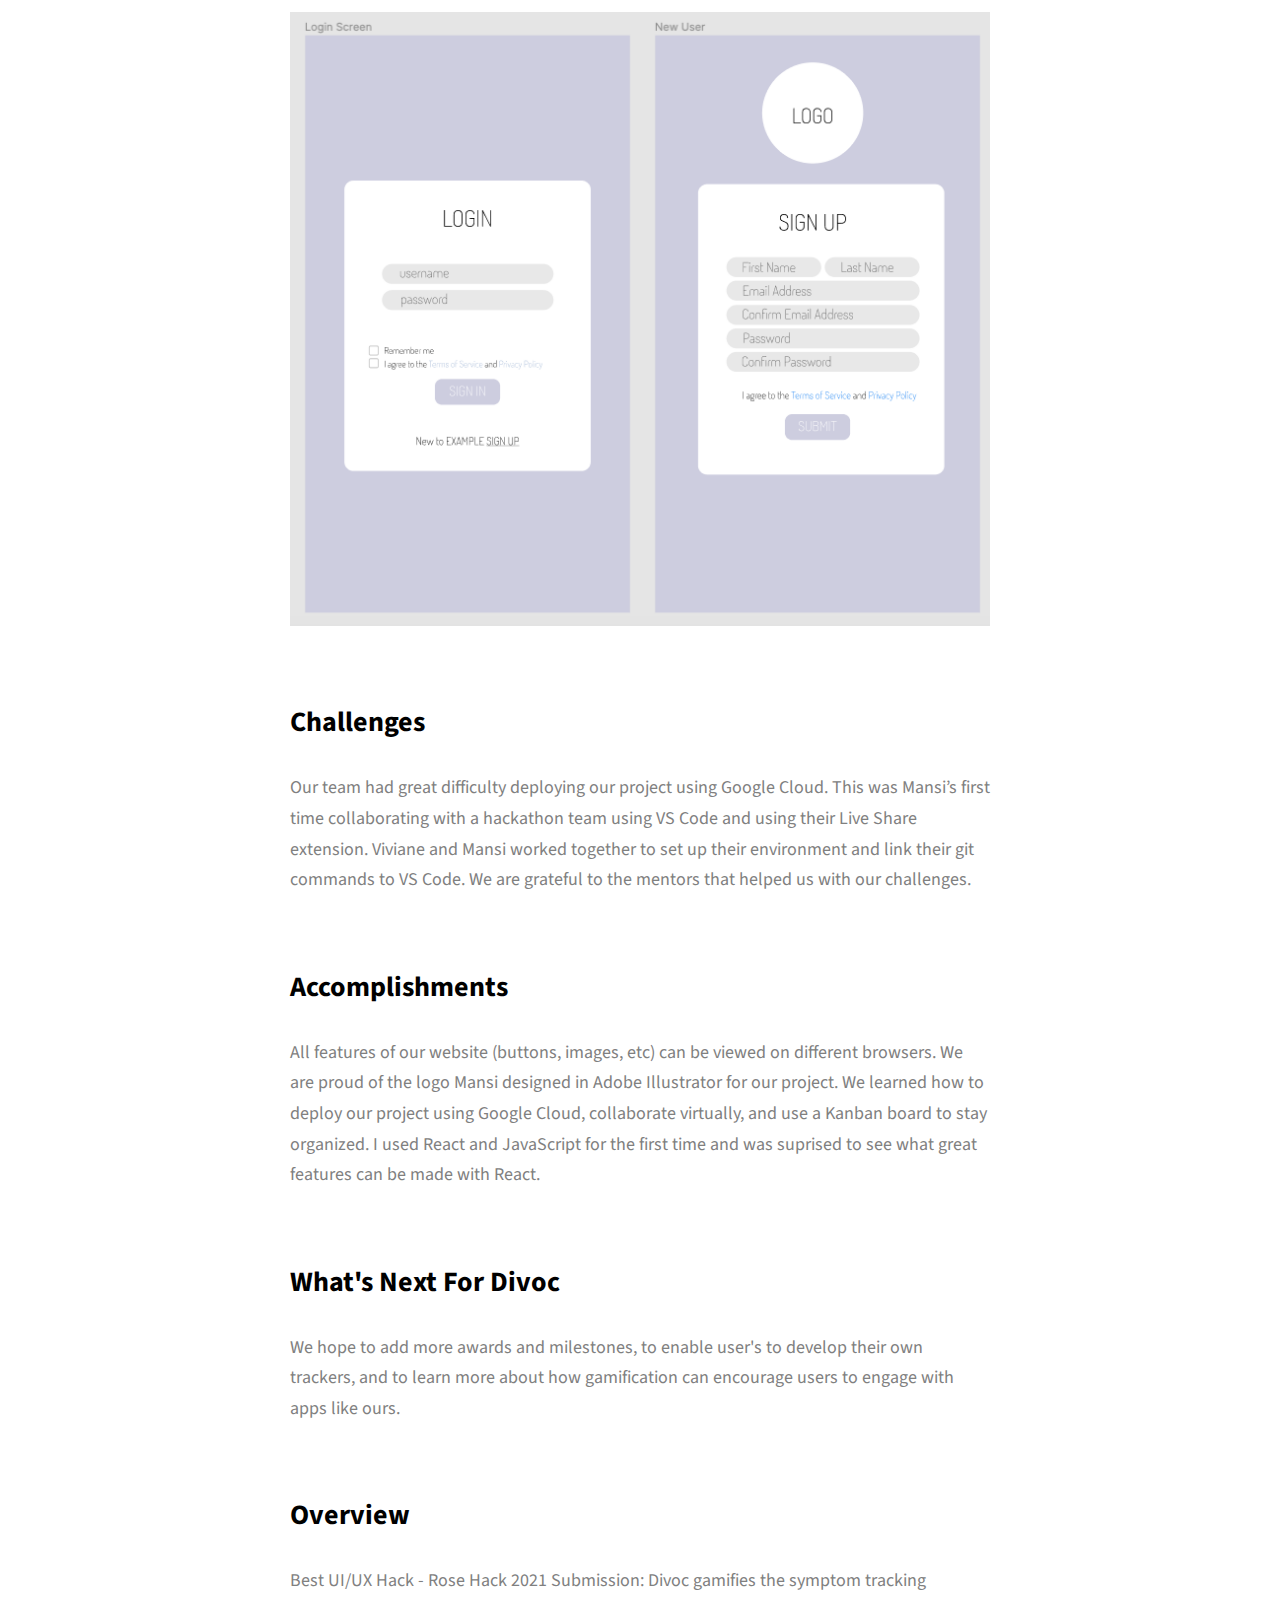
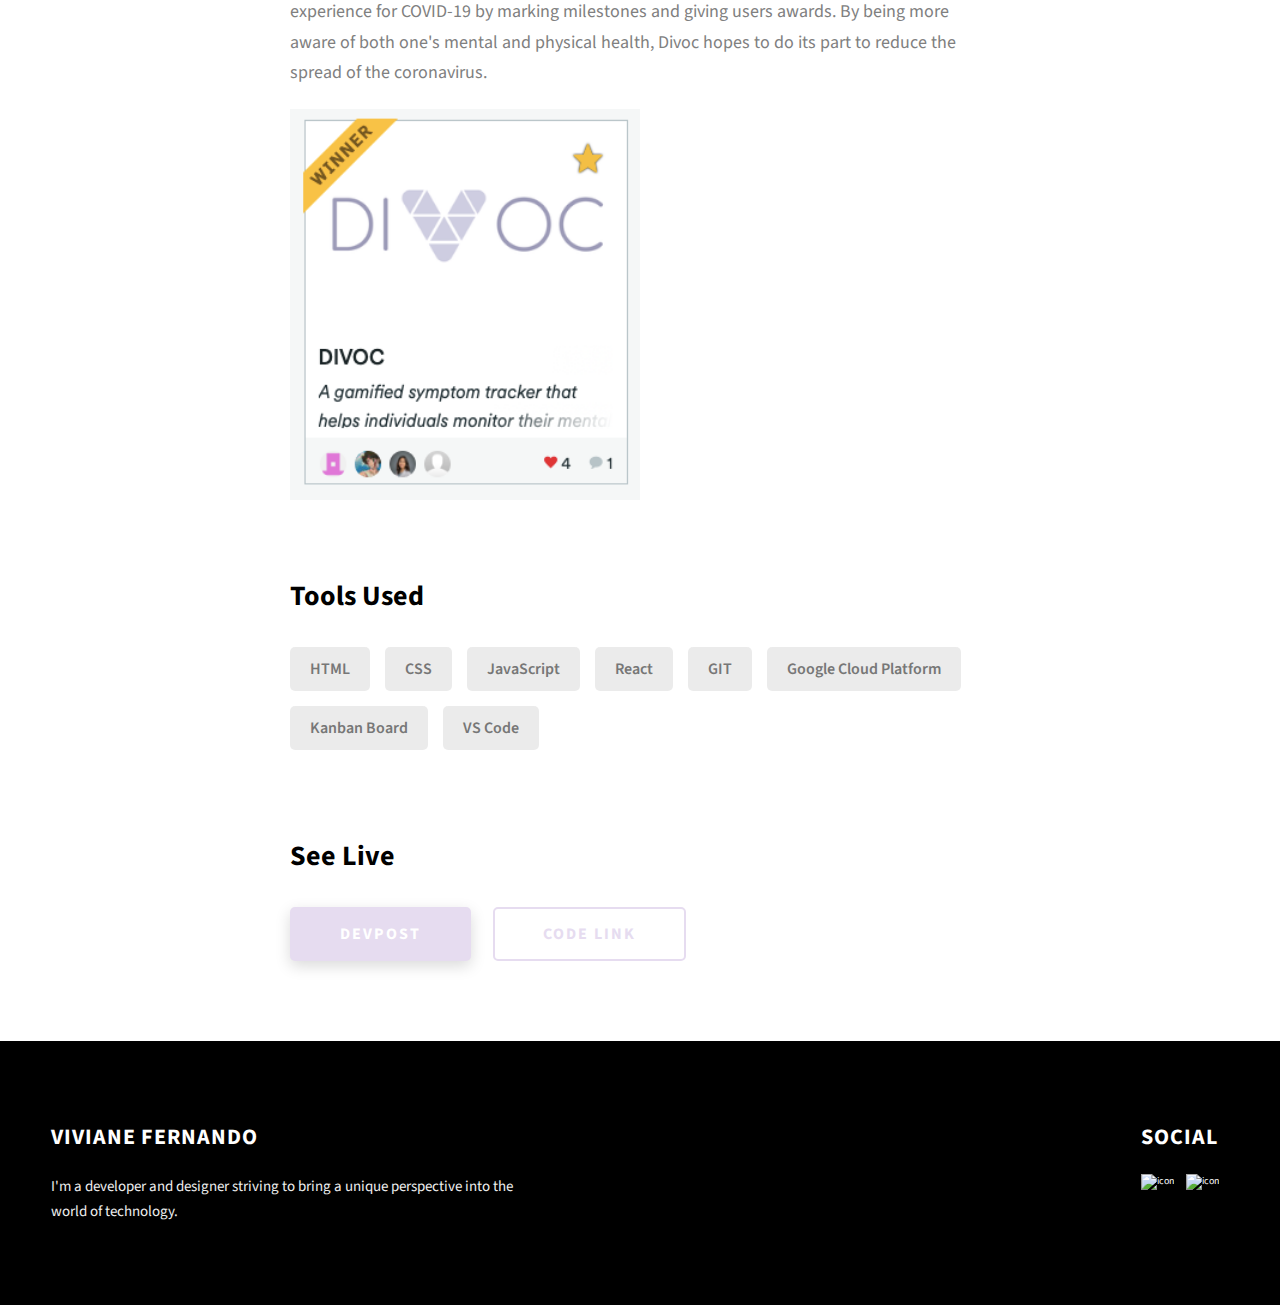
==== commit 3ad9ffb4: "Cast Study All Correct" ====
--- a/project-1.html
+++ b/project-1.html
@@ -153,6 +153,8 @@
               </p>
               <iframe style="border: 1px solid rgba(0, 0, 0, 0.1);" width="800" height="450" src="https://www.figma.com/embed?embed_host=share&url=https%3A%2F%2Fwww.figma.com%2Ffile%2Fdo2k5o5gUNbMLgCeLTI6n5%2FUntitled%3Fnode-id%3D0%253A1" allowfullscreen></iframe>
               <br>
+              <br>
+              <br>
               <p class="project-details__desc-para">
                 This is the Brainstorm Planning of the functionality of DIVOC.
               </p>
@@ -238,7 +240,7 @@
               <h3 class="project-details__content-title">Overview</h3>
               <p class="project-details__desc-para">
                 Best UI/UX Hack - Rose Hack 2021 Submission: Divoc gamifies the symptom tracking experience for COVID-19 by marking milestones and giving users awards. By being more aware of both one's mental and physical health, Divoc hopes to do its part to reduce the spread of the coronavirus.              </p>
-                <div class="project-details__showcase-img-cont">
+                <div class="project-details__showcase-img-contW">
                   <img
                     src="./assets/png/Winner.png"
                     alt="Project Image"
--- a/css/style.css
+++ b/css/style.css
@@ -446,6 +446,10 @@
   width: 100%;
   margin-bottom: 6rem; }
 
+  .project-details__showcase-img-contW {
+    width: 50%;
+    margin-bottom: 6rem; }
+
 .project-details__showcase-img {
   width: 100%; }
 
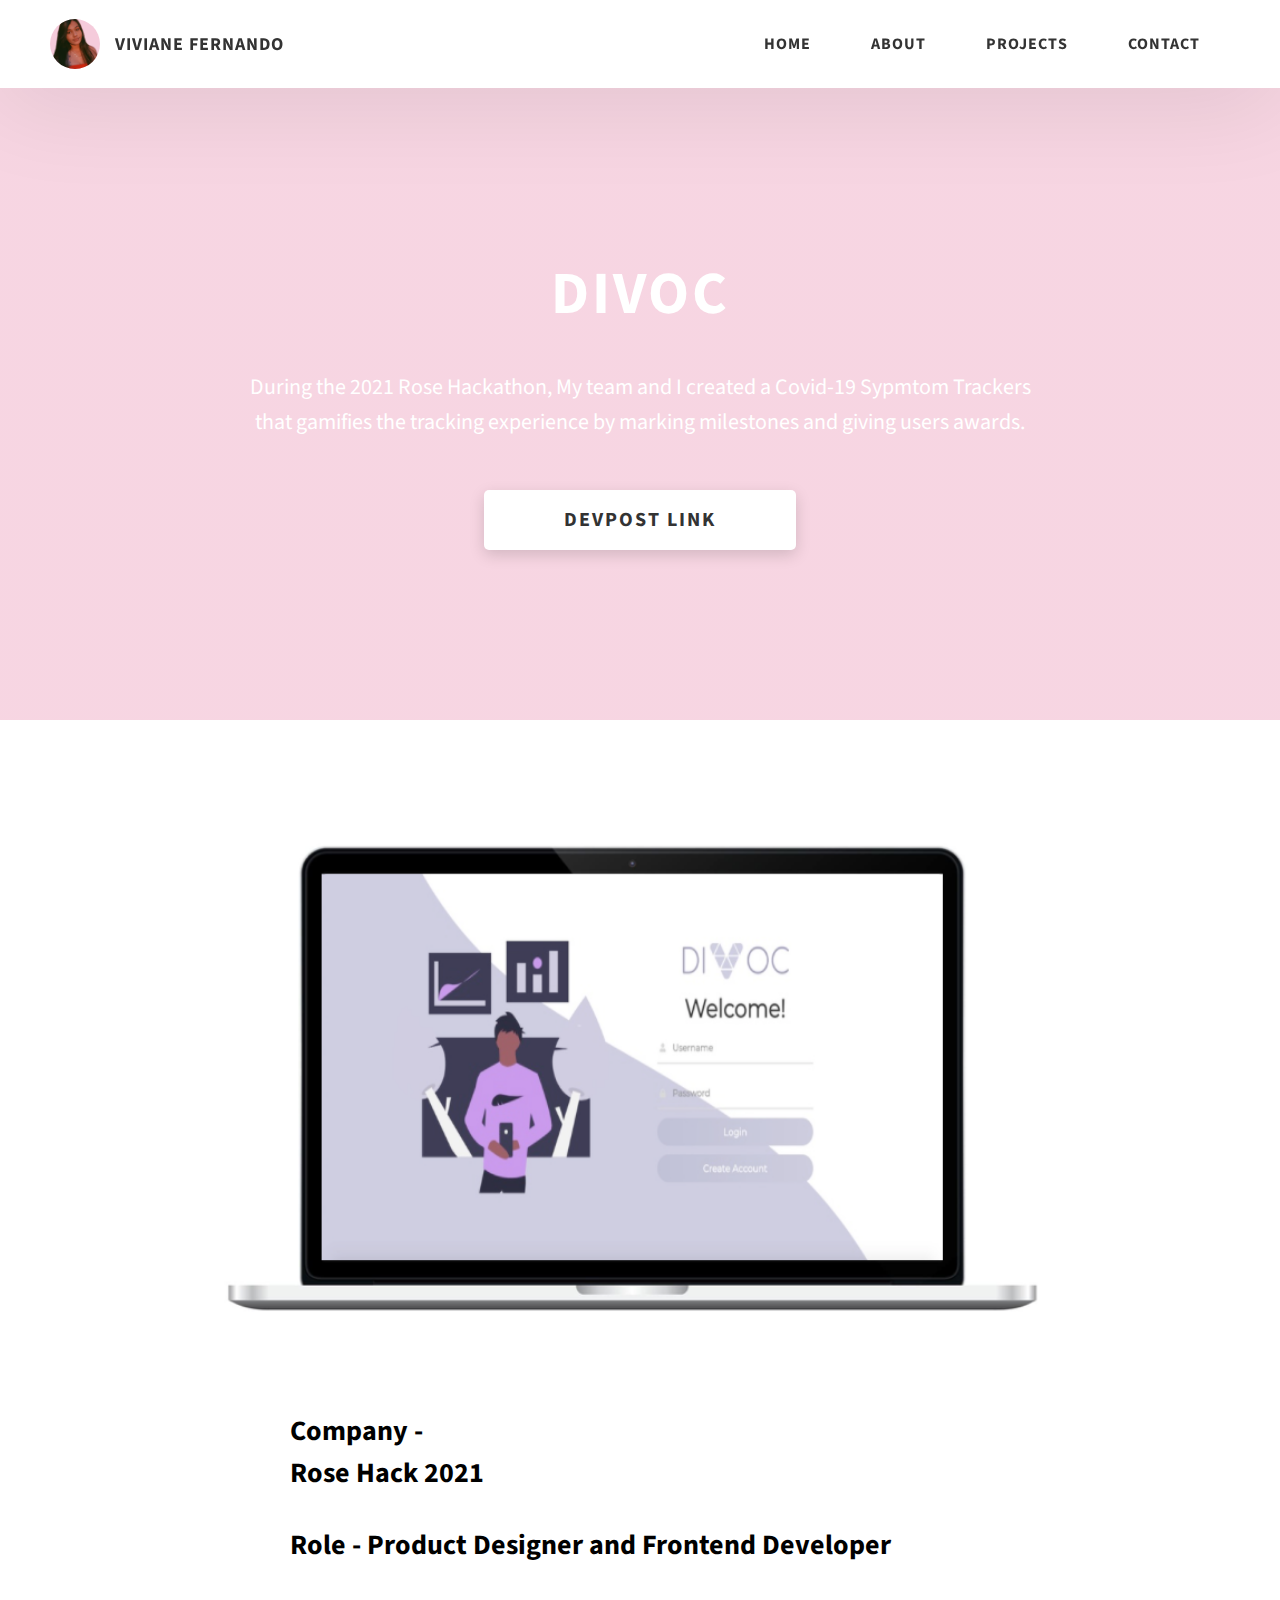
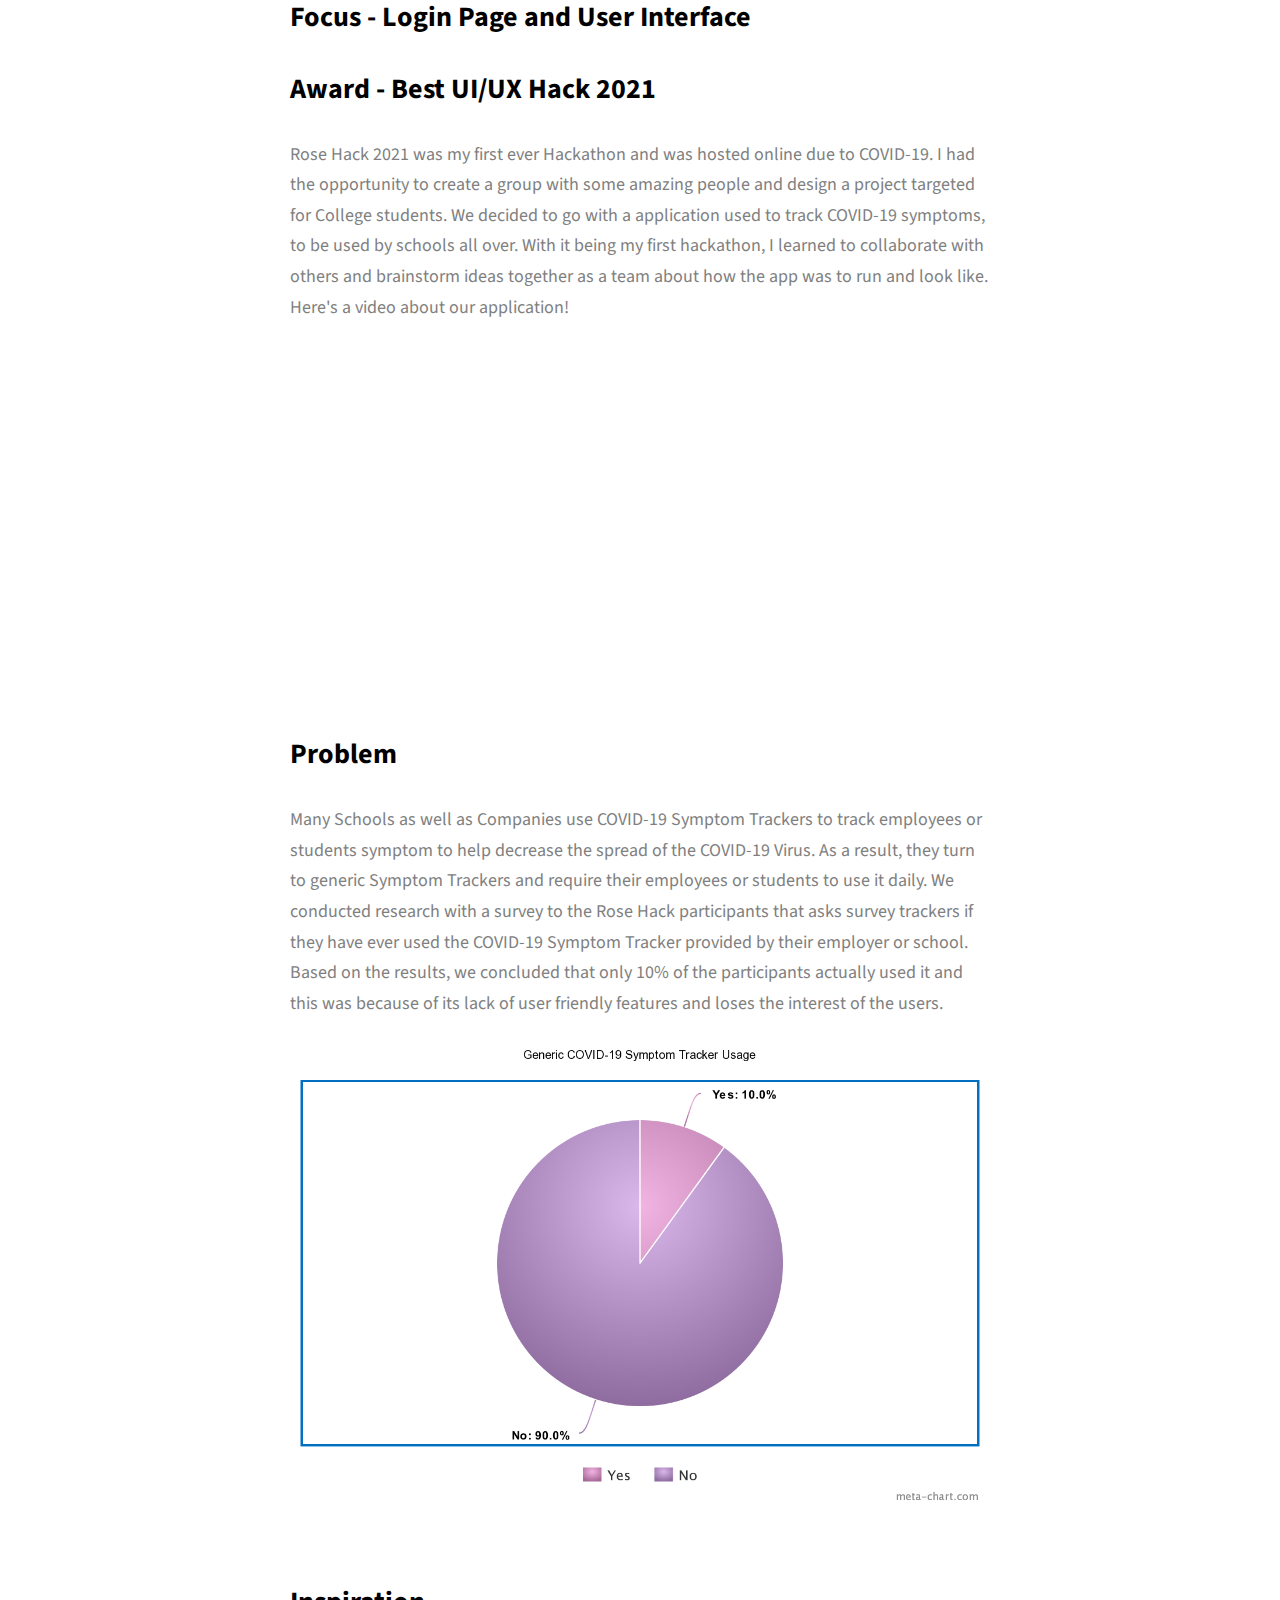
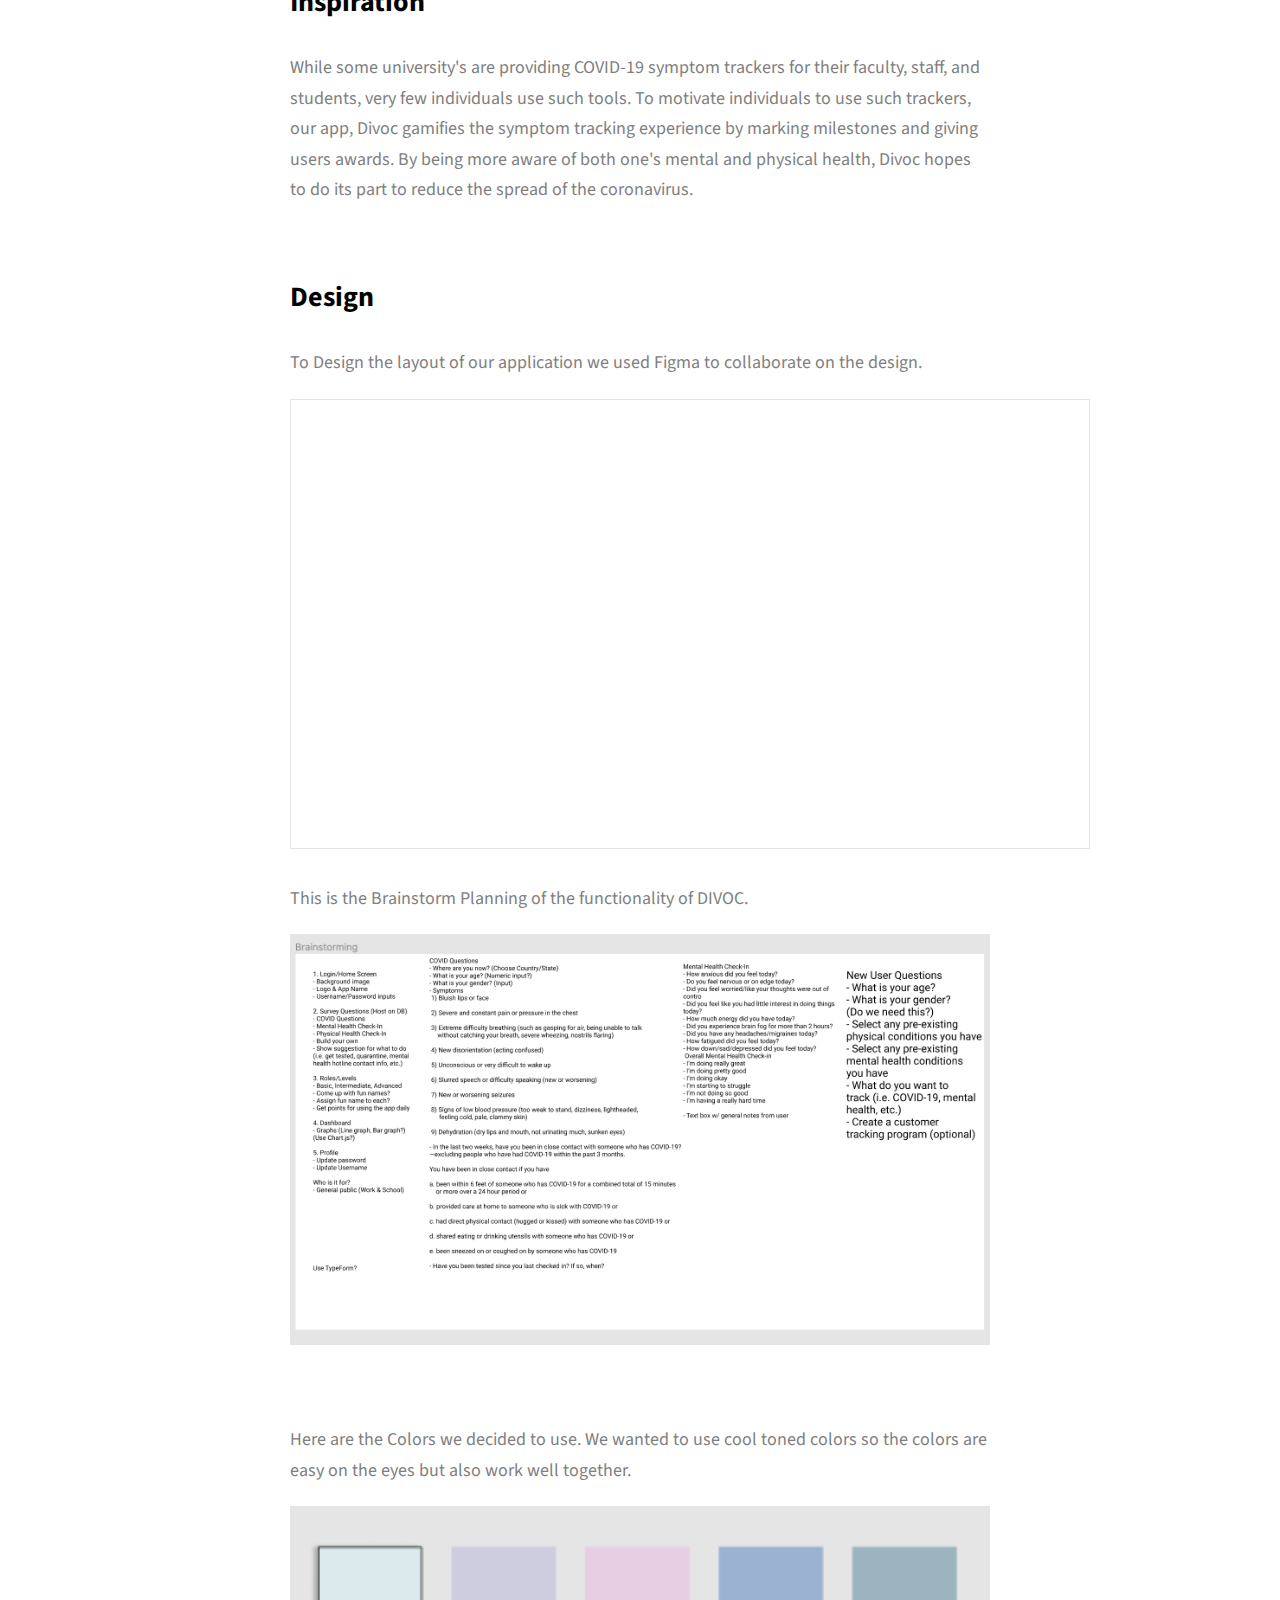
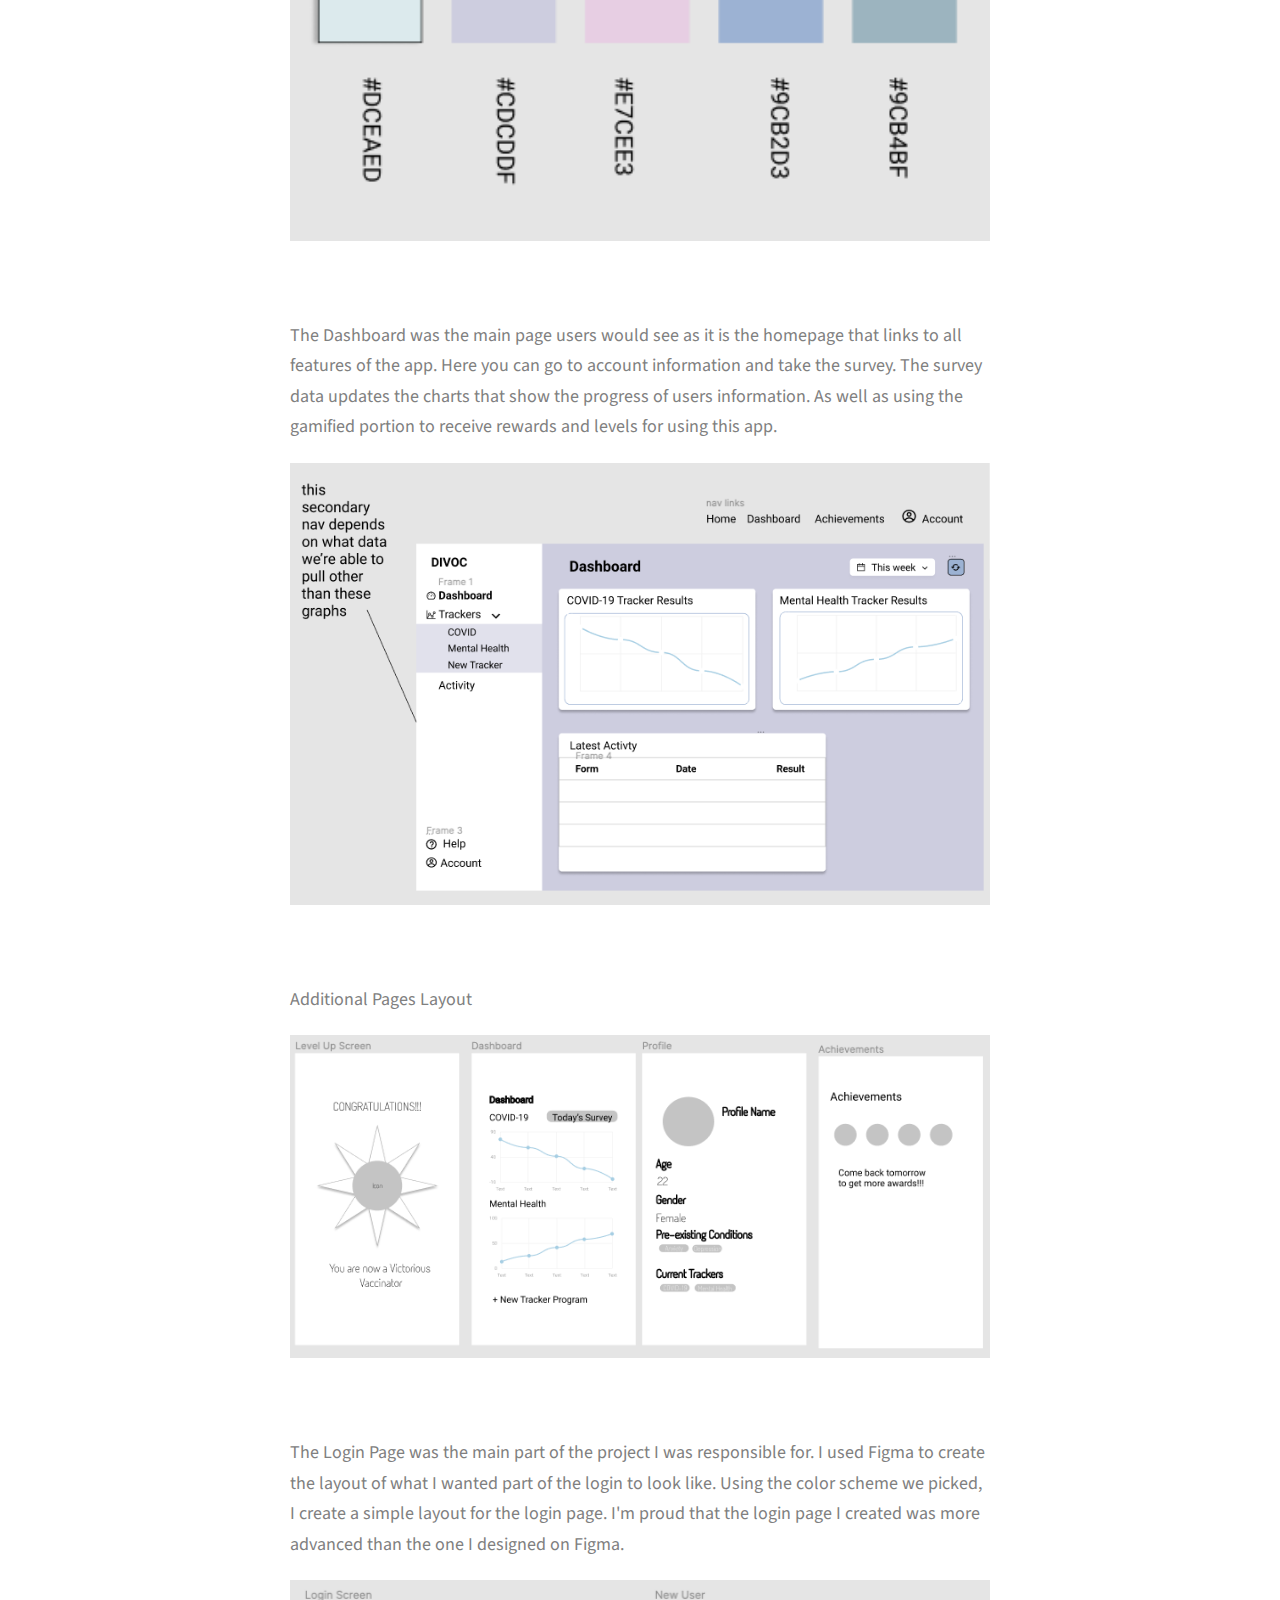
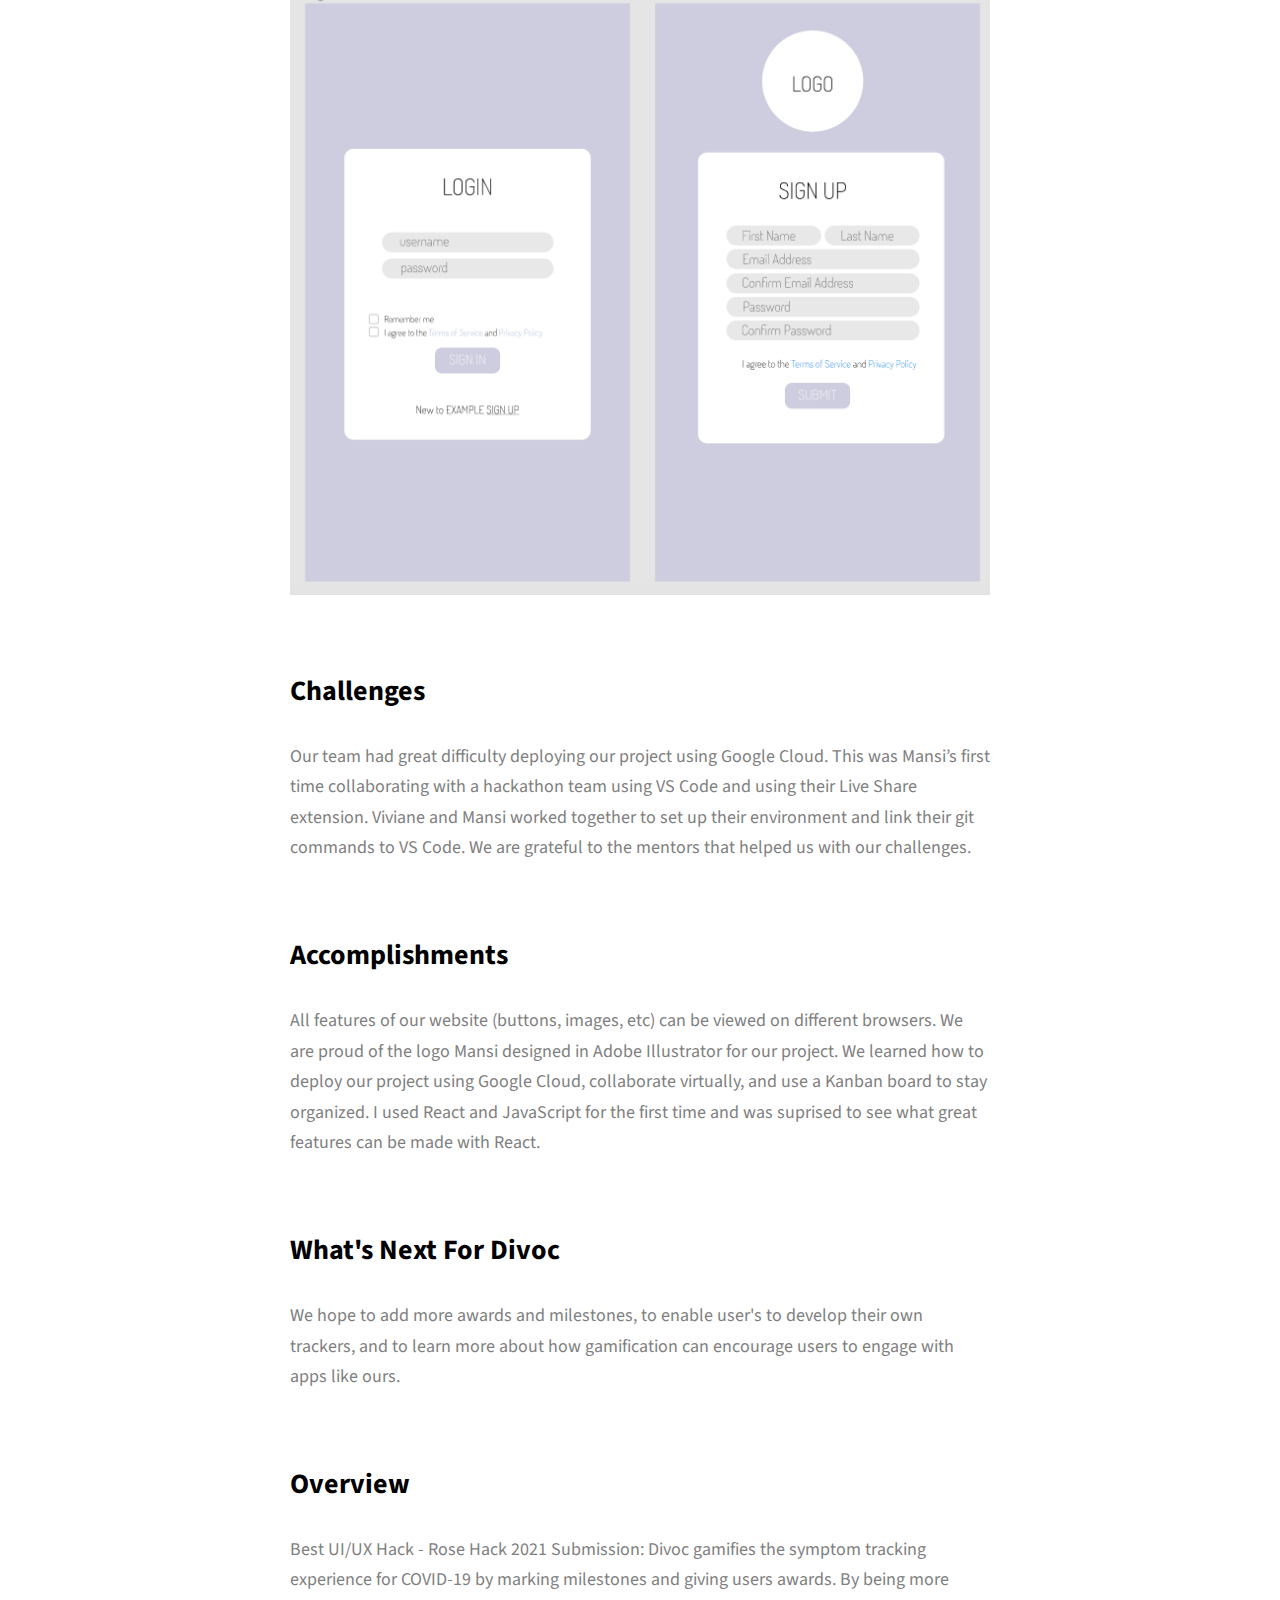
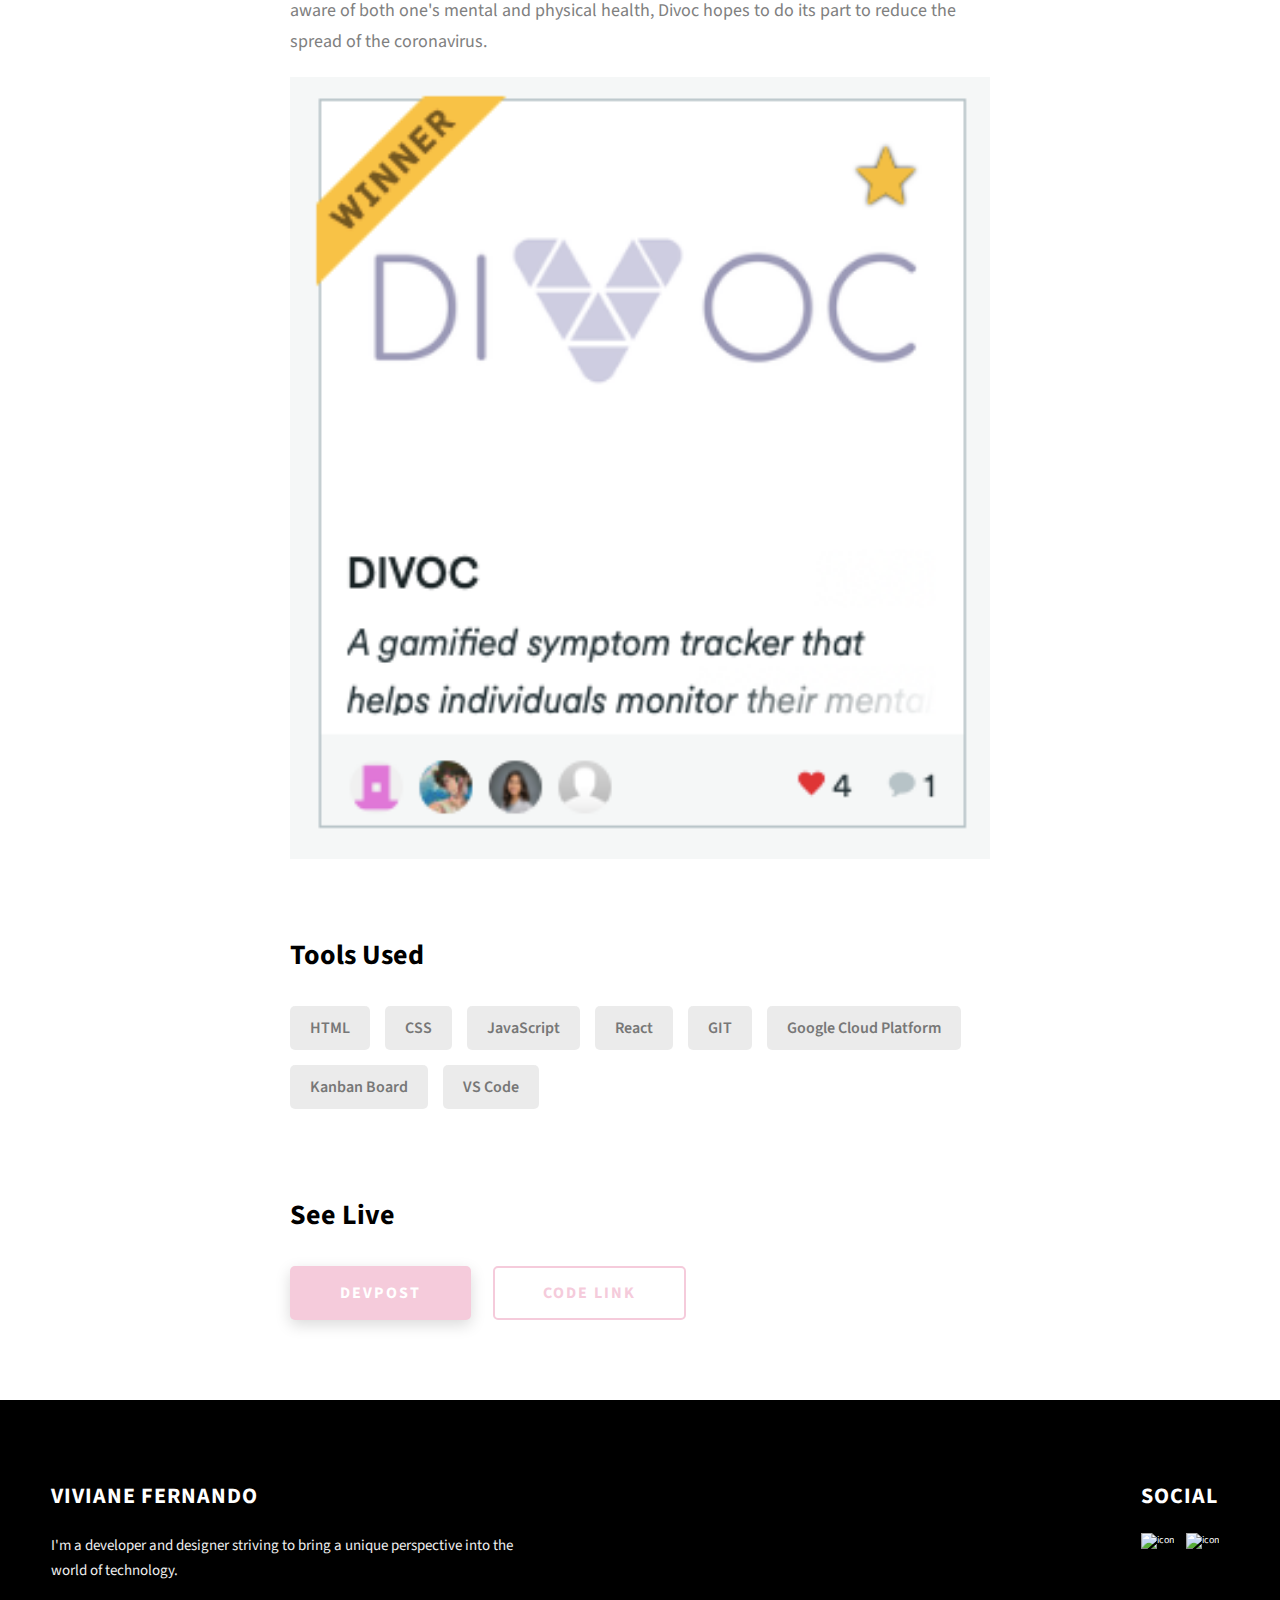
==== commit 935b7554: "Adding coming soon case" ====
--- a/project-1.html
+++ b/project-1.html
@@ -4,7 +4,7 @@
     <meta charset="UTF-8" />
     <meta name="viewport" content="width=device-width, initial-scale=1.0" />
     <meta http-equiv="X-UA-Compatible" content="ie=edge" />
-    <title>Case Study of Project 1</title>
+    <title>Case Study of DIVOC</title>
     <meta name="description" content="Case study page of Project" />
 
     <link rel="stylesheet" href="css/style.css" />
@@ -107,7 +107,7 @@
           </div>
           <div class="project-details__content-main">
             <div class="project-details__desc">
-              <h3 class="project-details__content-title">Company - Rose Hack 2021</h3>
+              <h3 class="project-details__content-title">Company - <div class = "title">Rose Hack 2021</div></h3>
               <h3 class="project-details__content-title">Role - Product Designer and Frontend Developer</h3>
               <h3 class="project-details__content-title">Focus - Login Page and User Interface</h3>
               <h3 class="project-details__content-title">Award - Best UI/UX Hack 2021</h3>
--- a/css/style.css
+++ b/css/style.css
@@ -103,7 +103,7 @@
     top: calc(100% + 1.5rem);
     height: 5px;
     width: 3rem;
-    background: #E6DCF0;
+    background: #f5cbdb;
     left: 50%;
     transform: translateX(-50%);
     border-radius: 5px; }
@@ -155,12 +155,12 @@
     padding: 1.5rem 5rem;
     font-size: 1.6rem; }
   .btn--theme {
-    background: #E6DCF0;
+    background: #f5cbdb;
     color: #fff; }
   .btn--theme-inv {
-    color: #E6DCF0;
+    color: #f5cbdb;
     background: #fff;
-    border: 2px solid #E6DCF0;
+    border: 2px solid #f5cbdb;
     box-shadow: none;
     padding: calc(1.5rem - 2px) calc(5rem - 2px); }
 
@@ -185,7 +185,7 @@
 
 .home-hero {
   color: #fff;
-  background: linear-gradient(to right, rgba(230, 220, 240, 0.8), rgba(230, 220, 240, 0.8)), url(../../assets/svg/common-bg.svg);
+  background: linear-gradient(to right, rgba(245, 203, 219, 0.8), rgba(245, 203, 219, 0.8)), url(../../assets/svg/common-bg.svg);
   background-position: center;
   height: 100vh;
   min-height: 80rem;
@@ -323,7 +323,7 @@
           font-size: 1.7rem; } }
 
 .contact {
-  background: linear-gradient(to right, rgba(230, 220, 240, 0.8), rgba(230, 220, 240, 0.8)), url(../../assets/svg/common-bg.svg);
+  background: linear-gradient(to right, rgba(245, 203, 219, 0.8), rgba(245, 203, 219, 0.8)), url(../../assets/svg/common-bg.svg);
   background-size: cover;
   background-position: center; }
   .contact__form-container {
@@ -404,7 +404,7 @@
 
 .project-cs-hero {
   color: #fff;
-  background: linear-gradient(to right, rgba(230, 220, 240, 0.8), rgba(230, 220, 240, 0.8)), url(../../assets/svg/common-bg.svg);
+  background: linear-gradient(to right, rgba(245, 203, 219, 0.8), rgba(245, 203, 219, 0.8)), url(../../assets/svg/common-bg.svg);
   background-size: cover;
   background-position: center;
   position: relative; }
@@ -441,14 +441,15 @@
     @media only screen and (max-width: 37.5em) {
       .project-details__content-title {
         font-size: 2.4rem; } }
+.title {
+          font-weight: 700;
+          font-size: 2.8rem;
+          text-decoration-color: #f5cbdb;
+          margin-bottom: 3rem; }
 
 .project-details__showcase-img-cont {
   width: 100%;
   margin-bottom: 6rem; }
-
-  .project-details__showcase-img-contW {
-    width: 50%;
-    margin-bottom: 6rem; }
 
 .project-details__showcase-img {
   width: 100%; }
@@ -519,14 +520,14 @@
     color: #333;
     transition: color .3s; }
     .header__logo-container:hover {
-      color: #E6DCF0; }
+      color: #f5cbdb; }
   .header__logo-img-cont {
     width: 5rem;
     height: 5rem;
     border-radius: 50px;
     overflow: hidden;
     margin-right: 1.5rem;
-    background: #E6DCF0; }
+    background: #f5cbdb; }
     @media only screen and (max-width: 56.25em) {
       .header__logo-img-cont {
         width: 4.5rem;
@@ -558,7 +559,7 @@
     font-weight: 700;
     transition: color .3s; }
     .header__link:hover {
-      color: #E6DCF0; }
+      color: #f5cbdb; }
     @media only screen and (max-width: 56.25em) {
       .header__link {
         padding: 3rem 1.8rem;
@@ -605,7 +606,7 @@
     letter-spacing: 2px;
     transition: color .3s; }
     .header__sm-menu-link a:hover {
-      color: #E6DCF0; }
+      color: #f5cbdb; }
   .header__sm-menu-link:first-child a {
     border-top: 1px solid #eee; }
   .header__sm-menu-link-last {
@@ -706,17 +707,3 @@
   to {
     opacity: 0;
     top: 27px; } }
-
-.iframe-container{
-  position: relative;
-  width: 100%;
-  padding-bottom: 56.25%; 
-  height: 0;
-}
-.iframe-container iframe{
-  position: absolute;
-  top:0;
-  left: 0;
-  width: 100%;
-  height: 100%;
-}
